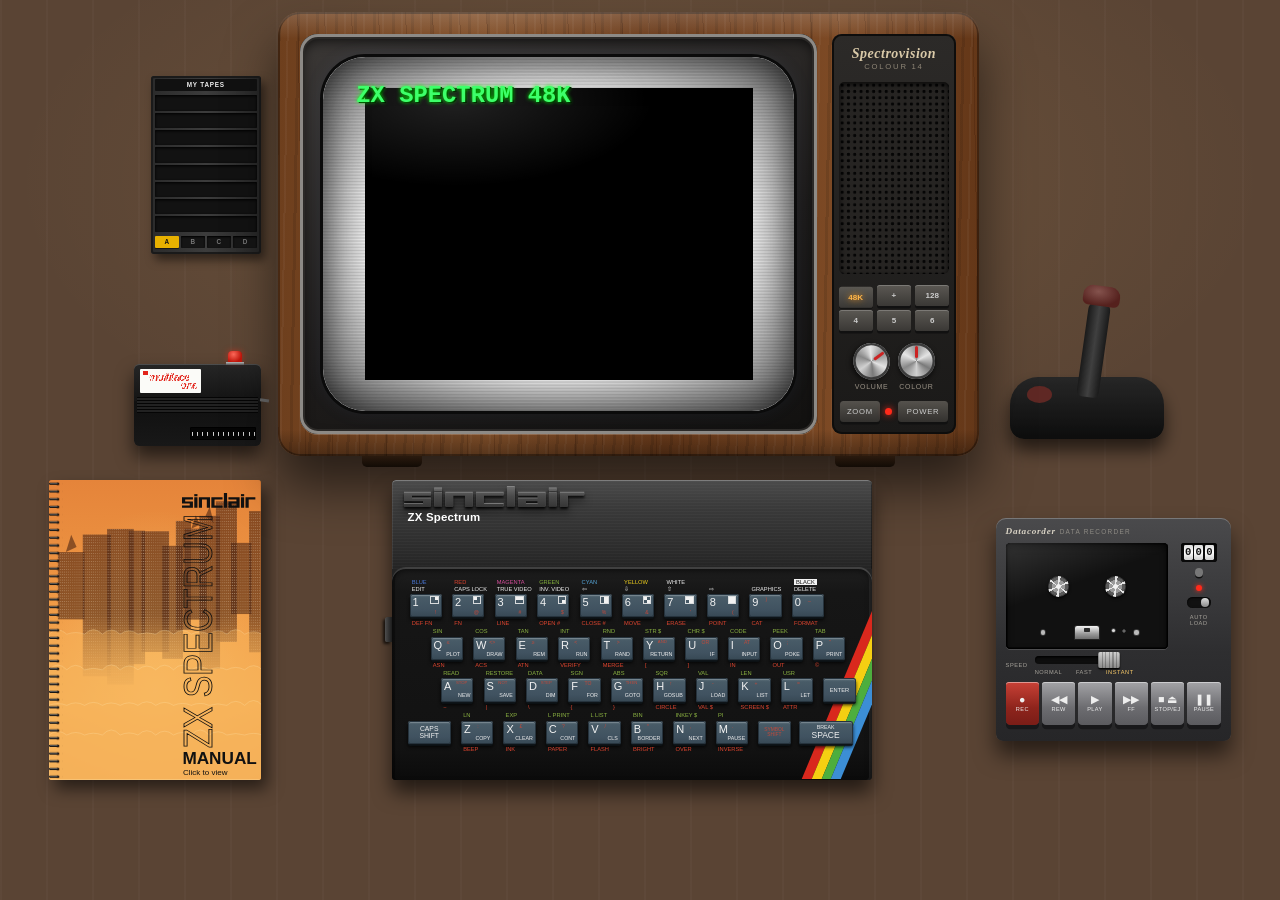
==== index.html @ 925f0743 "Libraries: leave out zips with no tape or snapshot in them A zip inside a library (a TOSEC pack zips" ====
<!doctype html>
<html lang="en">
<head>
<meta charset="utf-8">
<meta name="viewport" content="width=device-width, initial-scale=1">
<title>ZX Spectrum</title>
<meta name="description" content="Play the ZX Spectrum 48K, Spectrum+ and 128 in your browser, on an 80s desk with a TV, a Datacorder, a Multiface and a catalogue of thousands of games.">
<meta name="theme-color" content="#141414">
<link rel="manifest" href="manifest.webmanifest">
<link rel="icon" href="icons/icon.svg?v=2" type="image/svg+xml">
<link rel="icon" href="icons/icon-32.png?v=2" sizes="32x32" type="image/png">
<link rel="apple-touch-icon" href="icons/icon-180.png?v=2">
<!-- the card shown when the link is shared -->
<meta property="og:type" content="website">
<meta property="og:url" content="https://akisbelibassakis.github.io/zx-spectrum/">
<meta property="og:title" content="ZX Spectrum - back on the desk">
<meta property="og:description" content="Play the ZX Spectrum 48K, Spectrum+ and 128 in your browser, on an 80s desk with a TV, a Datacorder, a Multiface and a catalogue of thousands of games.">
<meta property="og:image" content="https://akisbelibassakis.github.io/zx-spectrum/icons/og.png">
<meta property="og:image:width" content="1200">
<meta property="og:image:height" content="630">
<meta name="twitter:card" content="summary_large_image">
<link rel="stylesheet" href="css/retro.css">
<link rel="stylesheet" href="css/room.css">
</head>
<body>
<div class="room">

  <!-- ===== gadgets: Multiface One, the manual, the joystick ===== -->
  <div class="gear">
    <div class="multiface">
      <button id="mfButton" class="mfred" aria-label="Multiface" data-tip="Multiface: freeze"></button>
      <div class="mflever"></div>
      <div class="sticker"><i></i><b>multiface</b><b class="one">one</b></div>
      <div class="mfgrooves"></div><div class="mfslot"></div>
    </div>
    <button id="manualBook" class="manualbook" aria-label="Emulator manual" data-tip="Emulator manual">
      <svg class="cover" viewBox="0 0 714 1011" preserveAspectRatio="none" aria-hidden="true">
        <defs>
          <linearGradient id="sky" x1="0" y1="0" x2="0" y2="1"><stop offset="0" stop-color="#e5843a"/><stop offset=".45" stop-color="#f09a45"/><stop offset=".75" stop-color="#f3a64e"/><stop offset="1" stop-color="#df7a2c"/></linearGradient>
          <linearGradient id="fade" x1="0" y1="0" x2="0" y2="1"><stop offset=".45" stop-color="#fff"/><stop offset=".72" stop-color="#fff" stop-opacity="0"/></linearGradient>
          <mask id="cityfade"><rect width="714" height="1011" fill="url(#fade)"/></mask>
          <pattern id="win" width="7" height="9" patternUnits="userSpaceOnUse"><rect x="2" y="3" width="2" height="2" fill="#fff6d8" fill-opacity=".6"/></pattern>
          <pattern id="coil" width="44" height="26" patternUnits="userSpaceOnUse"><circle cx="30" cy="13" r="5" fill="#3a1a08"/><rect x="0" y="9" width="34" height="7" rx="3.5" fill="#151515"/><rect x="3" y="10" width="26" height="2" rx="1" fill="#6a6a6a"/></pattern>
          <radialGradient id="glow" cx=".5" cy=".7" r=".6"><stop offset="0" stop-color="#ffd27a" stop-opacity=".55"/><stop offset="1" stop-color="#ffd27a" stop-opacity="0"/></radialGradient>
        </defs>
        <rect width="714" height="1011" fill="url(#sky)"/><rect width="714" height="1011" fill="url(#glow)"/>
        <g mask="url(#cityfade)"><g fill="#4b2412" fill-opacity=".6"><rect x="30" y="243" width="90" height="227"/><path d="M57 243 l18 -58 l18 41 z"/><rect x="114" y="184" width="95" height="478"/><rect x="196" y="165" width="90" height="525"/><rect x="269" y="171" width="55" height="450"/><rect x="312" y="173" width="93" height="407"/><rect x="382" y="222" width="70" height="381"/><rect x="428" y="138" width="51" height="367"/><rect x="457" y="164" width="75" height="307"/><path d="M480 164 l15 -44 l15 30 z"/><rect x="507" y="121" width="70" height="516"/><path d="M528 121 l14 -31 l14 56 z"/><rect x="563" y="72" width="71" height="474"/><rect x="614" y="212" width="69" height="240"/><rect x="675" y="105" width="77" height="476"/></g><g fill="url(#win)"><rect x="30" y="243" width="90" height="227"/><rect x="114" y="184" width="95" height="478"/><rect x="196" y="165" width="90" height="525"/><rect x="269" y="171" width="55" height="450"/><rect x="312" y="173" width="93" height="407"/><rect x="382" y="222" width="70" height="381"/><rect x="428" y="138" width="51" height="367"/><rect x="457" y="164" width="75" height="307"/><rect x="507" y="121" width="70" height="516"/><rect x="563" y="72" width="71" height="474"/><rect x="614" y="212" width="69" height="240"/><rect x="675" y="105" width="77" height="476"/></g></g>
        <path d="M0 520 q30 -29 60 0 q30 -11 60 0 q30 -31 60 0 q30 -29 60 0 q30 -23 60 0 q30 -10 60 0 q30 -27 60 0 q30 -25 60 0 q30 -16 60 0 q30 -24 60 0 q30 -31 60 0 q30 -17 60 0 q30 -31 60 0 V1011 H0 Z" fill="#f7b45c" fill-opacity="0.35" stroke="#fff3c8" stroke-opacity=".35" stroke-width="2"/><path d="M0 640 q30 -32 60 0 q30 -30 60 0 q30 -10 60 0 q30 -34 60 0 q30 -26 60 0 q30 -25 60 0 q30 -31 60 0 q30 -31 60 0 q30 -19 60 0 q30 -14 60 0 q30 -16 60 0 q30 -28 60 0 q30 -16 60 0 V1011 H0 Z" fill="#f7b45c" fill-opacity="0.45" stroke="#fff3c8" stroke-opacity=".35" stroke-width="2"/><path d="M0 760 q30 -12 60 0 q30 -17 60 0 q30 -20 60 0 q30 -16 60 0 q30 -17 60 0 q30 -24 60 0 q30 -20 60 0 q30 -13 60 0 q30 -13 60 0 q30 -10 60 0 q30 -27 60 0 q30 -33 60 0 q30 -30 60 0 V1011 H0 Z" fill="#f7b45c" fill-opacity="0.55" stroke="#fff3c8" stroke-opacity=".35" stroke-width="2"/><path d="M0 860 q30 -24 60 0 q30 -17 60 0 q30 -12 60 0 q30 -34 60 0 q30 -14 60 0 q30 -29 60 0 q30 -26 60 0 q30 -17 60 0 q30 -34 60 0 q30 -22 60 0 q30 -10 60 0 q30 -11 60 0 q30 -31 60 0 V1011 H0 Z" fill="#f7b45c" fill-opacity="0.6" stroke="#fff3c8" stroke-opacity=".35" stroke-width="2"/>
        <g transform="translate(450 44) scale(.9 .6)" fill="none" stroke="#111" stroke-width="12" stroke-linecap="square">
<path transform="translate(4.5 0)" d="M29,30 H0 V53 H29 V76 H0"/><path transform="translate(50.5 0)" d="M0,30 V76"/>
<path transform="translate(67.5 0)" d="M0,76 V30 H30 V76"/><path transform="translate(114.5 0)" d="M30,30 H0 V76 H30"/>
<path transform="translate(161.5 0)" d="M0,6 V76"/><path transform="translate(178.5 0)" d="M0,30 H30 V76 H0 V53 H30"/>
<path transform="translate(225.5 0)" d="M0,30 V76"/><path transform="translate(242.5 0)" d="M0,76 V30 H25"/>
<rect x="44.5" y="6" width="12" height="12" fill="#111" stroke="none"/><rect x="219.5" y="6" width="12" height="12" fill="#111" stroke="none"/></g>
        <rect x="0" y="6" width="44" height="1000" fill="url(#coil)"/>
        <text transform="translate(551 905) rotate(-90)" textLength="790" lengthAdjust="spacingAndGlyphs" font-family="Arial, Helvetica, sans-serif" font-size="140" fill="none" stroke="#111" stroke-width="3">ZX SPECTRUM</text>
        <text x="450" y="958" font-family="Arial, Helvetica, sans-serif" font-weight="bold" font-size="58" fill="#111">MANUAL</text>
        <text x="452" y="996" font-family="Arial, Helvetica, sans-serif" font-size="27" fill="#111">Click to view</text>
      </svg>
    </button>
    <div id="rack" class="rack">
      <button class="racklabel" data-tip="My tapes: load, remove, back up">MY TAPES</button>
      <div class="slots"></div>
      <div class="banks"></div>
    </div>
    <button id="joystick" class="joystick" aria-label="Joystick" aria-pressed="false" data-tip="Joystick: plug in">
      <span class="jbase"></span><span class="jstick"></span><span class="jfire"></span><span class="jfire2"></span><span class="jcable"></span><span class="jtype"></span>
    </button>
  </div>

  <!-- ===== 80s colour television ===== -->
  <div id="tv" class="tv">
    <div class="cabinet">
      <div class="bezel">
        <div id="crt" class="crt">
          <div class="picture">
            <canvas id="screen" title="Click to enable sound"></canvas>
            <canvas id="noise" width="160" height="120"></canvas>
            <canvas id="osdScreen" class="osdscreen"></canvas>
          </div>
          <div class="scanlines"></div>
          <div class="glass"></div>
          <div id="osd" class="osd"></div>
        </div>
      </div>
      <div class="panel">
        <div class="brand">Spectrovision<small>Colour 14</small></div>
        <div class="grille"></div>
        <div class="channels">
          <button class="chan" data-ch="1" data-tip="ZX Spectrum 48K">48K</button><button class="chan" data-ch="2" data-tip="ZX Spectrum+">+</button>
          <button class="chan" data-ch="3" data-tip="ZX Spectrum 128K">128</button><button class="chan" data-ch="4">4</button>
          <button class="chan" data-ch="5">5</button><button class="chan" data-ch="6">6</button>
        </div>
        <div class="knobs">
          <div class="knobwrap"><div id="knobVolume" class="knob" tabindex="0" role="slider" aria-label="Volume" title="Volume: drag or scroll"></div><span>VOLUME</span></div>
          <div class="knobwrap"><div id="knobColour" class="knob" tabindex="0" role="slider" aria-label="Colour" title="Colour: drag or scroll"></div><span>COLOUR</span></div>
        </div>
        <div class="power">
          <button id="btnZoom" class="tvbtn" data-tip="Full screen">ZOOM</button>
          <span id="powerLed" class="led"></span>
          <button id="btnPower" class="tvbtn" data-tip="Power">POWER</button>
        </div>
      </div>
    </div>
    <div class="feet"><span></span><span></span></div>
  </div>

  <!-- ===== the desk: Spectrum + cassette recorder ===== -->
  <div class="desk">
    <button id="btnReset" class="resetbtn" aria-label="Reset" data-tip="Reset"></button>
    <div id="spectrum48" class="spectrum">
      <div class="heatsink">
        <svg class="logo" viewBox="0 0 276 84" preserveAspectRatio="none" role="img" aria-label="sinclair">
          <defs><linearGradient id="logoFace" gradientUnits="userSpaceOnUse" x1="0" y1="0" x2="0" y2="84"><stop offset="0" stop-color="#6a6a6a"/><stop offset=".45" stop-color="#4a4a4a"/><stop offset="1" stop-color="#353535"/></linearGradient></defs>
          <g fill="none" stroke="url(#logoFace)" stroke-width="12" stroke-linecap="square" stroke-linejoin="miter">
            <path transform="translate(4.5 0)" d="M29,30 H0 V53 H29 V76 H0"/>
            <path transform="translate(50.5 0)" d="M0,30 V76"/>
            <path transform="translate(67.5 0)" d="M0,76 V30 H30 V76"/>
            <path transform="translate(114.5 0)" d="M30,30 H0 V76 H30"/>
            <path transform="translate(161.5 0)" d="M0,6 V76"/>
            <path transform="translate(178.5 0)" d="M0,30 H30 V76 H0 V53 H30"/>
            <path transform="translate(225.5 0)" d="M0,30 V76"/>
            <path transform="translate(242.5 0)" d="M0,76 V30 H25"/>
          </g>
          <g fill="url(#logoFace)"><rect x="44.5" y="6" width="12" height="12"/><rect x="219.5" y="6" width="12" height="12"/></g>
        </svg>
        <div class="model">ZX Spectrum</div>
      </div>
      <div class="kbd">
        <div class="rainbow"><i></i><i></i><i></i><i></i></div>
        <div id="keys" class="keys"></div>
      </div>
    </div>

    <!-- the Spectrum+ (1984) and the Spectrum 128 (1986 "toastrack", with the heatsink): same keyboard, two cases -->
    <div id="spectrumPlus" class="spectrumplus" hidden>
      <div class="vents"></div>
      <svg class="logoplus" viewBox="0 0 276 84" preserveAspectRatio="none" role="img" aria-label="sinclair">
        <g fill="none" stroke="currentColor" stroke-width="12" stroke-linecap="square" stroke-linejoin="miter">
          <path transform="translate(4.5 0)" d="M29,30 H0 V53 H29 V76 H0"/>
          <path transform="translate(50.5 0)" d="M0,30 V76"/>
          <path transform="translate(67.5 0)" d="M0,76 V30 H30 V76"/>
          <path transform="translate(114.5 0)" d="M30,30 H0 V76 H30"/>
          <path transform="translate(161.5 0)" d="M0,6 V76"/>
          <path transform="translate(178.5 0)" d="M0,30 H30 V76 H0 V53 H30"/>
          <path transform="translate(225.5 0)" d="M0,30 V76"/>
          <path transform="translate(242.5 0)" d="M0,76 V30 H25"/>
        </g>
        <g fill="currentColor"><rect x="44.5" y="6" width="12" height="12"/><rect x="219.5" y="6" width="12" height="12"/></g>
      </svg>
      <div class="modelplus">ZX Spectrum+</div>
      <div class="grooves"></div>
      <div class="keybed"></div>
      <div id="keysPlus" class="keysplus"></div>
      <div class="badge128"><span>128K</span><div class="stripes"><i></i><i></i><i></i><i></i></div></div>
      <div class="badgeplus"><div class="stripes"><i></i><i></i><i></i><i></i></div></div>
      <div class="ribs"></div>
    </div>

  </div>

  <!-- ===== Datacorder cassette recorder ===== -->
  <div class="recwrap">
  <div id="deck" class="recorder">
    <div class="rbrand">Datacorder<small>DATA RECORDER</small></div>
    <div id="door" class="door" data-tip="Tape contents">
      <div class="deckbed"><span class="spindle l"></span><span class="spindle r"></span><span class="guide l"></span><span class="head"></span><span class="capstan"></span><span class="roller"></span><span class="guide r"></span></div>
      <div class="cass">
        <div class="clabel"><b id="tapeState"></b></div>
        <div class="cwin"><span class="pack l"></span><span class="pack r"></span><span class="hub l"></span><span class="hub r"></span></div>
        <div class="cbottom"></div>
      </div>
    </div>
    <div class="rside">
      <div id="counter" class="counter"><i>0</i><i>0</i><i>0</i></div>
      <button id="counterReset" class="creset" aria-label="Counter reset" data-tip="Counter reset"></button>
      <button id="autoLoad" class="autoload" aria-pressed="true" data-tip="Auto load: start the tape by itself"><span class="aled"></span><span class="tog"></span></button>
      <span class="cap">AUTO<br>LOAD</span>
    </div>
    <div class="rspeed">
      <span class="cap">SPEED</span>
      <div id="speed" class="slide" data-tip="Normal / fast / instant loading"><div class="slot"><span class="sknob"></span></div>
        <div class="marks"><span data-pos="0">NORMAL</span><span data-pos="1">FAST</span><span data-pos="2">INSTANT</span></div></div>
    </div>
    <div class="pkeys">
      <button class="pk rec" id="btnRec" data-tip="Record: REC and PLAY">&#9679;<small>REC</small></button>
      <button class="pk" id="btnRewind" data-tip="Rewind">&#9664;&#9664;<small>REW</small></button>
      <button class="pk" id="btnPlay" data-tip="Play">&#9654;<small>PLAY</small></button>
      <button class="pk" id="btnFF" data-tip="Next block">&#9654;&#9654;<small>FF</small></button>
      <button class="pk" id="btnEject" data-tip="Stop / eject: open a tape or snapshot">&#9632; &#9167;<small>STOP/EJ</small></button>
      <button class="pk" id="btnTapePause" data-tip="Pause">&#10074;&#10074;<small>PAUSE</small></button>
    </div>
    <input type="file" id="fileInput" multiple accept=".rom,.tap,.tzx,.sna,.z80,.zxtapes" hidden>
    <input type="file" id="libInput" hidden>
    <input type="file" id="backupInput" accept=".zxtapes" hidden>
  </div>
    <ol id="tapeBlocks" class="card" hidden></ol>
  </div>

  <section id="romNote" class="note" hidden>
    <h2>ROM needed</h2>
    The emulator needs the original ROM: <code>48.rom</code> (16,384 bytes) for the 48K,
    <code>128.rom</code> (32,768 bytes) for the 128K. Drop it here, or press EJECT on the recorder to open it; it is remembered in this browser.
  </section>

  <!-- ===== the manual ===== -->
  <dialog id="manual" class="book">
    <div class="tabs">
      <button data-ch="using" style="--c:#d9281d">1<span> Using</span></button><button data-ch="desk" style="--c:#f5cf12;color:#111">2<span> The desk</span></button>
      <button data-ch="keys" style="--c:#4dae3e">3<span> Keyboard</span></button><button data-ch="settings" style="--c:#3c8ed5">4<span> Settings</span></button>
      <button data-ch="about" style="--c:#2b2b2b">5<span> About</span></button>
    </div>
    <button class="bclose" aria-label="Close">&#10005;</button>
    <div class="pages">
      <article class="page blank" aria-hidden="true"></article>
      <article class="page contents" id="ch-contents">
        <h1>Contents</h1>
        <ol class="toc">
          <li><button data-ch="using"><span>1. Using the emulator</span><i></i><b>2</b></button></li>
          <li><button data-ch="desk"><span>2. The desk</span><i></i><b>3</b></button></li>
          <li><button data-ch="keys"><span>3. The keyboard</span><i></i><b>4</b></button></li>
          <li><button data-ch="settings"><span>4. Settings</span><i></i><b>5</b></button></li>
          <li><button data-ch="about"><span>5. About</span><i></i><b>6</b></button></li>
        </ol>
        <p class="tocnote">Click a chapter, a coloured tab or the turned-up page corners; the arrow keys turn the pages and F1 closes the manual.</p>
        <div class="pn">1</div>
      </article>
      <article class="page" id="ch-using">
        <div class="stripes"><i></i><i></i><i></i><i></i></div>
        <h1>1. Using the emulator</h1>
        <p>This booklet is for anyone who has never used a ZX Spectrum, and for those who used one long ago and have forgotten how. Everything on the desk works: the computer, the television, the recorder and the gadgets around them.</p>
        <ol>
          <li><b>1</b>The computer. Choose it with the television's channel buttons: <b>48K</b>, <b>+</b> or <b>128</b>. Changing channel resets it.</li>
          <li><b>2</b>A tape. Press <b>STOP/EJ</b> on the recorder and pick a <b>.tap</b> or <b>.tzx</b> tape, a <b>.z80</b> or <b>.sna</b> snapshot, or a ROM. You can also drop files anywhere on the page, or find a game in the <b>software catalogue</b> (F2, an empty place on the rack, or the empty cassette window). Every tape you load goes onto your <b>cassette rack</b>, so you can play it again later, even offline.</li>
          <li><b>3</b>The recorder. With <b>AUTO LOAD</b> on, the tape starts by itself. Otherwise type the load command and press <b>PLAY</b>.</li>
        </ol>
        <h2>Loading a program by hand</h2>
        <p>On the 48K and the Spectrum+, type</p>
        <div class="fig">LOAD ""<br>(J, then SYMBOL SHIFT + P twice, then ENTER)</div>
        <p>and press PLAY. The border flashes while the program loads. On the 128, choose <b>Tape Loader</b> from the menu instead.</p>
        <p>Click the cassette to see what is on the tape; click a line to wind the tape to it.</p>
        <h2>If something goes wrong</h2>
        <p>Press the reset button on the side of the computer. The Multiface's red button stops a game so that you can save it and come back later.</p>
        <div class="pn">2</div>
      </article>
      <article class="page" id="ch-desk">
        <h1>2. The desk</h1>
        <p>Everything you need is on the desk. The screen is laid out thus:</p>
        <svg class="figure" viewBox="0 0 460 330" role="img" aria-label="The desk: cassette rack, Multiface One, television, joystick, manual, ZX Spectrum and Datacorder">
          <g fill="none" stroke="#111" stroke-width="1.6" stroke-linejoin="round">
            <rect x="16" y="22" width="52" height="58" rx="2"/><path d="M20 30 h44 M20 38 h44 M20 46 h44 M20 54 h44 M20 62 h44 M20 70 h44"/><path d="M24 26 v50" stroke-width="4"/>
            <rect x="12" y="104" width="62" height="40" rx="3"/><rect x="18" y="109" width="26" height="11"/><circle cx="60" cy="100" r="4" fill="#d9281d"/>
            <rect x="96" y="8" width="248" height="164" rx="12"/><rect x="108" y="20" width="168" height="140" rx="16"/>
            <rect x="286" y="20" width="48" height="140" rx="4"/>
            <rect x="292" y="94" width="11" height="7"/><rect x="305" y="94" width="11" height="7"/><rect x="318" y="94" width="11" height="7"/>
            <circle cx="298" cy="122" r="5"/><circle cx="321" cy="122" r="5"/><rect x="291" y="140" width="15" height="8"/><rect x="314" y="140" width="15" height="8"/>
            <path d="M372 150 h44 v-12 q-22 -10 -44 0 z"/><path d="M392 140 l4 -42"/><ellipse cx="396" cy="96" rx="7" ry="4" fill="#d9281d"/>
            <rect x="14" y="196" width="58" height="80" rx="2" transform="rotate(-6 43 236)"/>
            <rect x="96" y="186" width="248" height="128" rx="4"/><rect x="96" y="186" width="248" height="34"/>
            <path d="M108 232 h224 M108 252 h224 M108 272 h224 M108 292 h224" stroke-dasharray="14 5"/>
            <rect x="88" y="240" width="8" height="18"/>
            <rect x="364" y="206" width="88" height="86" rx="5"/><rect x="372" y="214" width="56" height="38" rx="2"/>
            <circle cx="388" cy="233" r="6"/><circle cx="412" cy="233" r="6"/>
            <path d="M372 262 h72 M372 276 h72" stroke-dasharray="10 2"/>
          </g>
          <g font-family="Arial, sans-serif" font-size="11" font-weight="bold" fill="#111" text-anchor="middle">
            <circle cx="43" cy="160" r="9" fill="#111"/><text x="43" y="164" fill="#fff">1</text>
            <circle cx="192" cy="90" r="11" fill="#111"/><text x="192" y="94" fill="#fff">2</text>
            <circle cx="310" cy="72" r="9" fill="#111"/><text x="310" y="76" fill="#fff">3</text>
            <circle cx="396" cy="166" r="9" fill="#111"/><text x="396" y="170" fill="#fff">4</text>
            <circle cx="43" cy="292" r="9" fill="#111"/><text x="43" y="296" fill="#fff">5</text>
            <circle cx="220" cy="203" r="9" fill="#111"/><text x="220" y="207" fill="#fff">6</text>
            <circle cx="80" cy="249" r="9" fill="#111"/><text x="80" y="253" fill="#fff">7</text>
            <circle cx="408" cy="306" r="9" fill="#111"/><text x="408" y="310" fill="#fff">8</text>
            <circle cx="80" cy="34" r="9" fill="#111"/><text x="80" y="38" fill="#fff">9</text>
          </g>
        </svg>
        <ol class="parts">
          <li><b>1</b><b>Multiface One.</b> The red button freezes the game and shows its menu on the screen.</li>
          <li><b>2</b><b>Television.</b> Double-click the picture for full screen.</li>
          <li><b>3</b><b>Channel buttons</b> 48K, + and 128 choose the computer; VOLUME, COLOUR, ZOOM and POWER.</li>
          <li><b>4</b><b>Joystick.</b> Click it to plug it in.</li>
          <li><b>5</b><b>This manual.</b></li>
          <li><b>6</b><b>ZX Spectrum.</b> Type on your PC keyboard or click the keys.</li>
          <li><b>7</b><b>Reset button</b> on the side of the computer.</li>
          <li><b>8</b><b>Datacorder.</b> STOP/EJ opens a tape; click the cassette to see what is on it. With no tape in, the cassette window opens the catalogue.</li>
          <li><b>9</b><b>Cassette rack.</b> Your tapes: click one to load it, an empty place to find a game, MY TAPES for the list, A to D for the other banks.</li>
        </ol>
        <p>Rest the mouse on any of them to see its name. On a phone they are arranged to fit the screen.</p>
        <div class="pn">3</div>
      </article>
      <article class="page" id="ch-keys">
        <h1>3. The keyboard</h1>
        <p>Each Spectrum key does several jobs, printed on and around it. On your PC keyboard the letters, numbers and ENTER work as you would expect; the others are:</p>
        <table>
          <tr><td><kbd>Left Shift</kbd></td><td><span class="skey">CAPS SHIFT</span></td></tr>
          <tr><td><kbd>Right Shift</kbd> <kbd>Ctrl</kbd></td><td><span class="skey">SYMBOL SHIFT</span></td></tr>
          <tr><td><kbd>Backspace</kbd></td><td>DELETE (CAPS SHIFT + 0)</td></tr>
          <tr><td><kbd>Esc</kbd></td><td>BREAK (CAPS SHIFT + SPACE)</td></tr>
          <tr><td><kbd>Tab</kbd></td><td>Extended mode (CAPS + SYMBOL)</td></tr>
          <tr><td><kbd>&larr;</kbd> <kbd>&uarr;</kbd> <kbd>&rarr;</kbd> <kbd>&darr;</kbd></td><td>Cursor keys, or the joystick when it is plugged in (<kbd>Left Alt</kbd> = fire)</td></tr>
          <tr><td><kbd>,</kbd> <kbd>.</kbd> <kbd>;</kbd> <kbd>'</kbd> <kbd>-</kbd> <kbd>=</kbd> <kbd>/</kbd></td><td>SYMBOL SHIFT + N M O P J L V</td></tr>
        </table>
        <p>You can also click or tap the keys on the screen. A click on CAPS SHIFT or SYMBOL SHIFT holds it down for the next key. The Spectrum+ and 128 keys such as DELETE, EDIT, the arrows and ; " , . press the two keys they stand for.</p>
        <h2>Emulator shortcuts</h2>
        <p>The function keys, which the Spectrum never had, work the desk:</p>
        <table class="keys2">
          <tr><td><kbd>F1</kbd></td><td>The manual</td></tr>
          <tr><td><kbd>F2</kbd></td><td>Software catalogue</td></tr>
          <tr><td><kbd>F3</kbd></td><td>Open a tape, snapshot or ROM</td></tr>
          <tr><td><kbd>F4</kbd></td><td>Multiface menu</td></tr>
          <tr><td><kbd>F5</kbd></td><td>Tape REC (record) / STOP</td></tr>
          <tr><td><kbd>F6</kbd></td><td>Tape PLAY / STOP</td></tr>
          <tr><td><kbd>F7</kbd></td><td>Rewind the tape</td></tr>
          <tr><td><kbd>F8</kbd></td><td>Reset the computer</td></tr>
          <tr><td><kbd>F9</kbd></td><td>Tape SPEED: normal, fast, instant</td></tr>
          <tr><td><kbd>F10</kbd></td><td>Joystick: Kempston, Sinclair, Cursor, unplugged</td></tr>
          <tr><td><kbd>F11</kbd></td><td>Full screen</td></tr>
          <tr><td><kbd>Pause</kbd></td><td>Pause (the TV&#39;s POWER)</td></tr>
        </table>
        <p>Volume and picture: the first keys are on every keyboard, the second on the number pad.</p>
        <table class="keys2 tv">
          <tr><td><kbd>PgUp</kbd>&nbsp;<kbd>PgDn</kbd></td><td><kbd>Num +</kbd>&nbsp;<kbd>Num -</kbd></td><td>Volume up / down</td></tr>
          <tr><td><kbd>Home</kbd></td><td><kbd>Num *</kbd></td><td>Sound off / on</td></tr>
          <tr><td><kbd>End</kbd></td><td><kbd>Num /</kbd></td><td>Colour, black &amp; white, green screen</td></tr>
        </table>
        <div class="pn">4</div>
      </article>
      <article class="page" id="ch-settings">
        <h1>4. Settings</h1>
        <table>
          <tr><td>SPEED switch</td><td><b>NORMAL</b>: real tape speed, with the border stripes and the loading sound. <b>FAST</b>: the computer runs flat out while the tape plays. <b>INSTANT</b>: programs go straight into memory; games with a loader of their own (turbo, Speedlock and the like) run flat out with the picture still, so they load in seconds too.</td></tr>
          <tr><td>AUTO LOAD</td><td>Putting in a tape resets the computer and starts loading it (LOAD "" on the 48K and Spectrum+, Tape Loader on the 128). On the 128, a game made only for the 48K loads in 48 BASIC, as many of them need. A tape with a 48K and a 128K version starts at the one for your model.</td></tr>
          <tr><td>Tape parts and multi-load</td><td>Some tapes come in parts: two sides, a tape of levels, or the 48K and 128K versions. They go into the recorder as one tape, which stops between its parts. Click the cassette window to see the parts and their blocks; click one to wind the tape there. The tape starts by itself when a game listens for it, and stops at the end of a block when the game has what it wants, so a game that loads its levels one by one finds the next one waiting. If the tape runs out while a game still waits, the screen offers to rewind it, wind it to a part, or put in another tape. STOP keeps the tape still until you press PLAY.</td></tr>
          <tr><td>Counter</td><td>Shows how far the tape has played; the small button sets it to 000.</td></tr>
          <tr><td>Multiface</td><td>The red button freezes the game and shows its menu on the screen: SAVE downloads a snapshot, LOAD opens one, TURBO runs as fast as possible, RESET restarts, RETURN carries on. Choose with the arrows and ENTER, or press S, L, T, X or R; BREAK returns to the game.</td></tr>
          <tr><td>Software catalogue</td><td>Type a title and press ENTER: ZXDB, the database of everything made for the Spectrum, and your own libraries are searched together. Move with the arrows (or CAPS SHIFT + 5 to 8), press ENTER to load, DELETE to go back. BREAK goes back to the first page, and on the first page it leaves the catalogue; deleting the whole title also brings back the first page. The line under the title bar says where you are. Titles in red cannot be loaded: their makers do not allow it, or they are newer than the archive. A green star marks a title you have: ENTER loads your file. You can also click a line. While a game downloads, the screen counts the seconds until the archive answers, then shows how much has arrived; BREAK cancels, and if the archive does not answer, ENTER tries again.</td></tr>
          <tr><td>Your libraries</td><td>On the catalogue's first page press DOWN (or click) to reach <b>YOUR LIBRARIES</b>, then UP and DOWN to move (the line above the keys always says what the arrows and letters do): <b>F</b> adds a folder of games (on a PC), <b>Z</b> a zip (on any device), <b>O</b> opens one file. Only the list of games is kept, so a library can be as big as you like; the games stay in your folder or zip and are read when you load one. Searches look in your libraries too, and your file is preferred to the archive's; games ZXDB does not know are shown in green. A TOSEC-style collection keeps many dumps of each game: they show as one line per game, without bad dumps (and without cracked, trained or hacked versions or demos when there is a clean one); with several good versions, ENTER lists them best first: verified [!], the original, then alternates [a]. A zip inside a library that holds no tape or snapshot (a disk image, say) is left out: each is checked the first time it would be shown, while the library is connected, and remembered. ENTER on a library lists its games: type to narrow the list. DELETE twice removes a library from the list (your files are not touched). Add a library once on each device. The browser forgets your files between visits, so a library then shows as not connected: <b>R</b> (Reconnect to my library) asks for it again; Chrome and Edge on a PC ask for permission, other browsers ask you to pick the zip or folder once more. Loading a game from a library that is not connected offers R, or the archive's copy if there is one.</td></tr>
          <tr><td>Saving</td><td>As in 1982: press <b>REC</b> on the recorder (REC and PLAY go down together; F5 on a PC), then let the program or game SAVE. It records onto a tape of your own on the rack: <i>&lt;game&gt; saves</i>, or <i>My programs</i> after a reset, for what you write in BASIC. If you forget REC, the screen asks. To load it back, LOAD "" (or the game's load option): when the recorder has nothing to load, the screen lets you pick a tape from the rack, or rewind this one. STOP ends the recording.</td></tr>
          <tr><td>My tapes</td><td>The rack keeps 32 tapes on this device, in four banks of 8 (A to D: the buttons under the rack), and they work offline: games from the catalogue, files you open and Multiface saves go onto it, in the bank on show while it has room. When all are full the screen asks which tape makes room. Click <b>MY TAPES</b> on the rack for the list: LEFT and RIGHT (or A to D) change the bank, ENTER loads, DELETE twice removes, O opens a file of your own, S saves a backup file of the whole rack and L loads one, on this or another device.</td></tr>
          <tr><td>Joystick</td><td>Click it to plug it in; each click changes the kind, shown on its base: <b>Kempston</b> (most games), <b>Sinclair</b> (Interface 2: keys 6 to 0), <b>Cursor</b> (Protek/AGF: keys 5 to 8, fire 0), then unplugged. Choose the one the game's menu offers. The arrow keys and Left Alt work it. On a phone or tablet a stick appears under your left thumb and a FIRE button under your right. A real joystick or gamepad (USB or Bluetooth) works too: press one of its buttons so the browser sees it; the touch stick then goes away, and its d-pad or stick and main buttons work the kind chosen here.</td></tr>
          <tr><td>Television</td><td><b>ZOOM</b> (or a double-click on the picture) fills the screen; POWER pauses everything. <b>Volume:</b> drag the VOLUME knob, or roll the mouse wheel anywhere over the TV; click the word VOLUME to turn the sound off and on. <b>Colour:</b> drag the COLOUR knob or hold Shift with the wheel; click the word COLOUR for black and white or a green-screen monitor. The TV remembers its settings, so if you left it silent it stays silent.</td></tr>
        </table>
        <div class="pn">5</div>
      </article>
      <article class="page" id="ch-about">
        <h1>5. About</h1>
        <p>An emulator of the Sinclair ZX Spectrum 48K (1982), Spectrum+ (1984) and Spectrum 128 (1986), written in plain JavaScript. It runs in the browser, with nothing to install.</p>
        <p>The Spectrum ROMs are copyright Amstrad, who allow them to be distributed for use with emulators.</p>
        <p>This is a fan project. It is not made, endorsed or supported by Sky, Sinclair Research or Amstrad; ZX Spectrum and Sinclair are trademarks of their owners. Search words typed into the catalogue go to ZXInfo; nothing else leaves your computer.</p>
        <p>The software catalogue searches ZXDB through the ZXInfo service and loads the games from the World of Spectrum archive kept at archive.org. Only titles whose makers allow it can be downloaded.</p>
        <p>Source code: github.com/akisbelibassakis/zx-spectrum</p>
        <h2>A note from the author</h2>
        <p class="memoir">I was a teenager in the 1980s when a ZX Spectrum came into my life. Rubber keys, the family television, long hours typing in program listings from magazines, line by line, hunting for the one mistyped character, and long minutes of screeching tape, waiting to see whether this time the game would load. Those evenings taught me what a computer could be, and a little of who I would become.</p>
        <p class="memoir">This emulator is my way of switching it on once more. I hope it brings back a few memories for you too.</p>
        <p class="sign">Akis Belibassakis</p>
        <div class="pn">6</div>
      </article>
      <article class="page blank" aria-hidden="true"></article>
    </div>
    <button class="turn prev" aria-label="Previous page"></button><button class="turn next" aria-label="Next page"></button>
  </dialog>
  <div id="dymo" class="dymo" hidden></div>
</div>
<!-- on touch screens, with the joystick plugged in: a stick under the left thumb, FIRE under the right -->
<div id="touchJoy" hidden><div class="tjstick"><div class="tjknob"></div></div><button class="tjfire" aria-label="Fire">FIRE</button><button class="tjoff">JOYSTICK OFF</button></div>
<script src="js/textfix.js"></script>
<script src="js/z80.js"></script>
<script src="js/tape.js"></script>
<script src="js/ay.js"></script>
<script src="js/spectrum.js"></script>
<script src="js/rom48.js"></script>
<script src="js/rom128.js"></script>
<script src="js/main.js"></script>
<script src="js/retro.js"></script>
<script src="js/screenmenu.js"></script>
<script src="js/catalogue.js"></script>
<script src="js/library.js"></script>
<script src="js/tapes.js"></script>
</body>
</html>
---- css/retro.css ----
/* 80s living room: wood-cabinet colour TV and a rubber-key ZX Spectrum 48K */
:root {
  /* the height you can actually see: on phones 100vh also counts the area behind the browser's bars, svh does not */
  --vh100: 100vh;
  --vhreal: 100vh; /* the real visible height, never multiplied (the manual) */
  --vw100: 100vw; /* both are multiplied when the desk is drawn larger (textfix.js) */
  --wall: #5a4434;
  --text: #e9e2d6;
  --muted: #a99f92;
  --accent: #f0b23c;
  --error: #ff8a78;
  /* everything is sized from --W so the TV, keyboard and tape deck fit the window height */
  /* TV height = .65W, keyboard height = .58W * .625; the rest is margins and the control strip */
  --W: min(calc(1100px * var(--k, 1)), calc(var(--vw100) - 32px), calc((var(--vh100) - 116px) / 1.0125));
  --tvw: var(--W);
}
* { box-sizing: border-box; }
html { background: var(--wall); -webkit-text-size-adjust: 100%; text-size-adjust: 100%; } /* no "font boosting" in phone and in-app browsers: our labels are sized to fit their keys */
body {
  margin: 0; color: var(--text); font: 14px Tahoma, Verdana, sans-serif;
  background:
    radial-gradient(ellipse 70% 50% at 50% 20%, rgba(255, 200, 120, .12), transparent 70%),
    repeating-linear-gradient(90deg, rgba(255,255,255,.025) 0 2px, transparent 2px 46px),
    var(--wall);
  min-height: 100vh;
}
body.drag::after {
  content: 'Drop ROM, TAP, TZX, SNA or Z80 files'; position: fixed; inset: 0; display: grid; place-items: center;
  background: rgba(0,0,0,.75); font: 28px Georgia, serif; color: var(--accent); border: 4px dashed var(--accent); z-index: 10;
}
.room { width: var(--W); margin: 0 auto; padding: 12px 0 16px; }
button { font-family: Tahoma, sans-serif; cursor: pointer; }

@supports (height: 100svh) { :root { --vh100: 100svh; --vhreal: 100svh; } }

/* ================= TV ================= */
.tv { position: relative; width: var(--tvw); margin: 0 auto; }
.cabinet {
  display: flex; gap: 2.2%; padding: 3.2%;
  border-radius: 22px;
  background:
    linear-gradient(180deg, rgba(255,255,255,.18), transparent 6%, transparent 94%, rgba(0,0,0,.35)),
    repeating-linear-gradient(91deg, rgba(0,0,0,.10) 0 3px, transparent 3px 9px, rgba(255,255,255,.04) 9px 11px, transparent 11px 19px),
    repeating-linear-gradient(89deg, rgba(60,25,5,.25) 0 1px, transparent 1px 27px),
    linear-gradient(90deg, #6e3f1d, #82502a 30%, #6a3b1b 55%, #7d4a25 80%, #643718);
  box-shadow: 0 30px 50px rgba(0,0,0,.55), inset 0 0 0 2px rgba(0,0,0,.35), inset 0 2px 0 rgba(255,255,255,.15);
}
.bezel {
  flex: 1 1 auto; padding: 3.5%; border-radius: 18px;
  background: linear-gradient(160deg, #3b3836, #1d1b1a 60%, #121110);
  box-shadow: inset 0 0 0 3px #8d8a86, inset 0 0 0 5px #2b2927, inset 0 6px 14px rgba(0,0,0,.8), 0 1px 0 rgba(255,255,255,.2);
}
.crt {
  position: relative; aspect-ratio: 4 / 3; overflow: hidden; background: #050505;
  border-radius: 9% / 12%;
  box-shadow: 0 0 0 3px #0b0b0b, 0 0 22px rgba(120,170,255,.08);
}
.crt:fullscreen { border-radius: 0; background: #000; }
/* full screen: the picture keeps its 4:3 shape, centred with black around it (no stretching, above all on a phone held upright) */
.crt:fullscreen .picture, .crt:fullscreen .scanlines, .crt:fullscreen .glass {
  inset: auto; left: 50%; top: 50%; width: min(100vw, 133.333vh); height: min(75vw, 100vh); translate: -50% -50%;
}
.picture { position: absolute; inset: -1.5%; transform-origin: center; }
.picture canvas {
  position: absolute; inset: 0; width: 100%; height: 100%; display: block;
  image-rendering: pixelated; image-rendering: crisp-edges; cursor: pointer;
}
#screen { filter: saturate(1.15) contrast(1.08) brightness(1.06); }
#noise { display: none; image-rendering: auto; filter: contrast(1.4); }
.tv.static #noise { display: block; }
.tv.static #screen { visibility: hidden; }
.scanlines, .glass { position: absolute; inset: 0; pointer-events: none; border-radius: inherit; }
.scanlines {
  background: linear-gradient(rgba(0,0,0,0) 55%, rgba(0,0,0,.30));
  background-size: 100% calc(100% / 240);
  mix-blend-mode: multiply;
}
.glass {
  background:
    radial-gradient(ellipse 60% 35% at 28% 12%, rgba(255,255,255,.13), transparent 70%),
    radial-gradient(ellipse at center, transparent 58%, rgba(0,0,0,.6) 100%);
  box-shadow: inset 0 0 40px rgba(0,0,0,.75);
}
/* power on / off */
.tv.off .picture { animation: tv-off .45s ease-in forwards; }
.tv.warming .picture { animation: tv-on .7s ease-out; }
.tv.off .crt::after {
  content: ''; position: absolute; left: 50%; top: 50%; width: 6px; height: 6px; margin: -3px;
  border-radius: 50%; background: #fff; box-shadow: 0 0 12px 4px rgba(200,220,255,.8);
  animation: dot-fade 1.4s .4s ease-out forwards; opacity: 0;
}
@keyframes tv-off {
  0% { transform: scale(1, 1); filter: brightness(1); }
  55% { transform: scale(1, .006); filter: brightness(4); }
  100% { transform: scale(0, .006); filter: brightness(6); opacity: 0; }
}
@keyframes tv-on {
  0% { transform: scale(0, .006); filter: brightness(6); }
  35% { transform: scale(1, .006); filter: brightness(4); }
  100% { transform: scale(1, 1); filter: brightness(1); }
}
@keyframes dot-fade { 0% { opacity: 1; } 100% { opacity: 0; } }

/* control panel: sized in cqw (percent of the TV width) so the set keeps its shape at any size */
.tv { container-type: inline-size; }
.panel {
  flex: 0 0 19%; display: flex; flex-direction: column; align-items: center; gap: 1.6cqw;
  padding: 1.6cqw 1cqw; border-radius: 1.4cqw;
  background: linear-gradient(180deg, #2c2a28, #1a1918);
  box-shadow: inset 0 0 0 2px #0e0d0c, inset 0 2px 0 rgba(255,255,255,.08);
}
.brand { font: italic bold 2cqw Georgia, serif; color: #d9c9a8; text-align: center; letter-spacing: .5px; }
.brand small { display: block; font: 1.1cqw Tahoma, sans-serif; letter-spacing: .25cqw; color: #8e8576; text-transform: uppercase; }
.grille {
  width: 100%; flex: 1 1 0; min-height: 0; border-radius: .7cqw;
  background: radial-gradient(circle, #050505 .2cqw, transparent .27cqw) 0 0 / .9cqw .9cqw, #262422;
  box-shadow: inset 0 2px 6px rgba(0,0,0,.8);
}
.channels { display: grid; grid-template-columns: repeat(3, 1fr); gap: .6cqw; width: 100%; }
.chan {
  height: 3cqw; padding: 0; border: 0; border-radius: .4cqw; color: #ccc; font-size: 1.4cqw;
  background: linear-gradient(#5b5853, #3a3835); box-shadow: 0 .35cqw 0 #111, inset 0 1px 0 rgba(255,255,255,.2);
}
.chan.on { transform: translateY(.25cqw); box-shadow: 0 1px 0 #111; color: #ffb648; text-shadow: 0 0 6px #ff9a1e; }
.knobs { display: flex; gap: 1.2cqw; justify-content: center; }
.knobwrap { display: flex; flex-direction: column; align-items: center; gap: .5cqw; font-size: 1cqw; color: #9b9387; letter-spacing: .1cqw; }
.knob {
  --angle: 0deg; width: 5.2cqw; aspect-ratio: 1; border-radius: 50%; position: relative; cursor: ns-resize; touch-action: none;
  background: conic-gradient(from 0deg, #8f8f8f, #e3e3e3, #7a7a7a, #d0d0d0, #888, #e6e6e6, #8f8f8f);
  box-shadow: 0 .35cqw .7cqw rgba(0,0,0,.6), inset 0 0 0 .35cqw #3b3b3b;
  transform: rotate(var(--angle));
}
.knob::after { content: ''; position: absolute; left: 50%; top: 10%; width: 7%; height: 32%; margin-left: -3.5%; border-radius: 2px; background: #c22; }
.knob:focus-visible { outline: 2px solid var(--accent); outline-offset: 3px; }
.power { display: flex; align-items: center; gap: 1cqw; }
.led { width: 1cqw; height: 1cqw; border-radius: 50%; background: #3a0d0d; box-shadow: inset 0 1px 2px #000; }
.led.lit { background: #ff2a1a; box-shadow: 0 0 1cqw #ff2a1a; }
#btnPower {
  font-size: 1.1cqw; letter-spacing: .1cqw; color: #ccc; padding: .9cqw 1.25cqw; border: 0; border-radius: .5cqw;
  background: linear-gradient(#55524d, #33312e); box-shadow: 0 .35cqw 0 #111;
}
#btnPower:active { transform: translateY(.25cqw); box-shadow: 0 1px 0 #111; }
.feet { display: flex; justify-content: space-between; padding: 0 12%; }
.feet span { width: 8.5cqw; height: 1.6cqw; background: linear-gradient(#2a1a0e, #120b05); border-radius: 0 0 .7cqw .7cqw; }

/* ================= desk ================= */
.desk { --p: calc(var(--W) * .58 / 11.3); display: flex; gap: 14px; width: calc(var(--W) * .88); margin: 14px auto 0; align-items: stretch; justify-content: center; }

/* ----- ZX Spectrum 48K (proportions taken from the real machine; --p = one key pitch) ----- */
.spectrum {
  flex: 0 0 auto; position: relative; width: calc(var(--p) * 11.3);
  border-radius: calc(var(--p) * .1);
  background: #232323;
  box-shadow: 0 calc(var(--p) * .3) calc(var(--p) * .45) rgba(0,0,0,.6);
  font-family: Arial, Helvetica, sans-serif;
}
.heatsink {
  position: relative; height: calc(var(--p) * 2.1);
  border-radius: calc(var(--p) * .1) calc(var(--p) * .1) 0 0;
  background:
    repeating-linear-gradient(0deg, rgba(255,255,255,.022) 0 1px, transparent 1px 3px),
    linear-gradient(180deg, #4b4b4b 0%, #3a3a3a 30%, #2d2d2d 75%, #242424 100%);
  box-shadow: inset 0 1px 0 rgba(255,255,255,.28), inset 1px 0 0 rgba(255,255,255,.08), inset -1px 0 0 rgba(0,0,0,.4);
}
.logo { /* raised from the metal: lit top edge, shadow below */
  position: absolute; left: calc(var(--p) * .32); top: calc(var(--p) * .16);
  width: calc(var(--p) * 4.26); height: calc(var(--p) * .48); overflow: visible;
  filter: drop-shadow(0 -1px 0 rgba(255,255,255,.35)) drop-shadow(0 2px 1px rgba(0,0,0,.85)) drop-shadow(0 4px 4px rgba(0,0,0,.45));
}
.model {
  position: absolute; left: calc(var(--p) * .37); top: calc(var(--p) * .74);
  font: bold calc(var(--p) * .27) Arial, Helvetica, sans-serif; color: #fff; letter-spacing: .2px;
}
.kbd {
  position: relative; height: calc(var(--p) * 5); overflow: hidden;
  margin-top: calc(var(--p) * -.04);
  border-radius: calc(var(--p) * .32) calc(var(--p) * .32) calc(var(--p) * .08) calc(var(--p) * .08);
  background: linear-gradient(180deg, #1f1f1f, #161616 12%, #121212 85%, #0b0b0b);
  box-shadow: inset 0 2px 0 rgba(255,255,255,.2), inset 0 calc(var(--p) * .1) calc(var(--p) * .15) rgba(0,0,0,.55),
    inset -3px 0 0 rgba(255,255,255,.07), inset 3px 0 0 rgba(0,0,0,.3);
}
.rainbow {
  position: absolute; left: calc(var(--p) * 10.7); top: 0; height: 100%;
  display: flex; transform: skewX(-22.7deg); pointer-events: none;
}
.rainbow i { width: calc(var(--p) * .23); }
.rainbow i:nth-child(1) { background: #d9281d; }
.rainbow i:nth-child(2) { background: #f5cf12; }
.rainbow i:nth-child(3) { background: #4dae3e; }
.rainbow i:nth-child(4) { background: #3c8ed5; }

.keys { position: absolute; inset: 0; z-index: 1; }
.kcell {
  position: absolute; left: calc(var(--x) * var(--p)); top: calc(var(--y) * var(--p));
  width: calc(var(--w) * var(--p)); height: calc(var(--p) * .55);
}
.above, .below {
  position: absolute; left: calc(var(--p) * .05); white-space: nowrap; pointer-events: none;
  font: calc(var(--p) * .135) Arial, Helvetica, sans-serif; line-height: 1.12;
}
.above { bottom: calc(100% + var(--p) * .045); color: #8db542; }
.above.fn { color: #f2f2f2; }
.above .black { background: #f2f2f2; color: #111; padding: 0 .35em; }
.below { top: calc(100% + var(--p) * .05); color: #e0452f; }
.key {
  position: absolute; inset: 0; width: 100%; height: 100%; padding: 0; border: 0;
  border-radius: calc(var(--p) * .06);
  background: linear-gradient(180deg, #5b6e7a 0%, #485b67 16%, #405260 70%, #374854 100%);
  box-shadow: inset 0 0 0 1px #26333d, inset 0 2px 1px rgba(255,255,255,.22),
    0 calc(var(--p) * .04) 0 #0e1418, 0 calc(var(--p) * .07) calc(var(--p) * .09) rgba(0,0,0,.85);
  color: #f2f2f2; font-family: Arial, Helvetica, sans-serif; text-align: left;
  touch-action: none; user-select: none; -webkit-user-select: none;
  transition: transform .04s, box-shadow .04s;
}
.key span { position: absolute; line-height: 1; }
.key .legend { left: 9%; top: 13%; font-size: calc(var(--p) * .26); }
.key .sym { left: 50%; top: 13%; font-size: calc(var(--p) * .12); color: #c4493a; }
.key .sym.word { font-size: calc(var(--p) * .1); left: 46%; }
.key .kw { right: 9%; bottom: 13%; font-size: calc(var(--p) * .125); }
.key .gfx {
  right: 13%; top: 13%; width: calc(var(--p) * .15); height: calc(var(--p) * .15);
  display: grid; grid-template: 1fr 1fr / 1fr 1fr; box-shadow: 0 0 0 1px rgba(242,242,242,.85);
}
.key .gfx i.on { background: #f2f2f2; }
.key .numsym { left: auto; top: auto; right: 17%; bottom: 11%; }
.key .mid {
  inset: 0; display: flex; flex-direction: column; align-items: center; justify-content: center; text-align: center;
  font-size: calc(var(--p) * .16); line-height: 1.1;
}
.key .mid.small { font-size: calc(var(--p) * .135); }
.key .mid.red { color: #c4493a; font-size: calc(var(--p) * .115); }
.key[aria-label="BREAK SPACE"] .mid { font-size: calc(var(--p) * .2); }
.key .mid small { font-size: .62em; }
.key.down, .key:active {
  transform: translateY(calc(var(--p) * .035));
  background: linear-gradient(180deg, #52646f, #3b4c58);
  box-shadow: inset 0 0 0 1px #26333d, inset 0 1px 1px rgba(255,255,255,.15),
    0 calc(var(--p) * .008) 0 #0e1418, 0 calc(var(--p) * .02) calc(var(--p) * .03) rgba(0,0,0,.85);
}
.key.latched { outline: 2px solid var(--accent); outline-offset: 2px; }
.key:focus-visible { outline: 2px solid var(--accent); outline-offset: 2px; }

/* ================= controls ================= */
.note { margin-top: 14px; padding: 10px 14px; border-radius: 6px; background: rgba(0,0,0,.25); border: 1px solid #4a3d33; }
.note h2 { margin: 0 0 6px; font: bold 15px Georgia, serif; color: var(--accent); }
.note summary { cursor: pointer; font-family: Georgia, serif; color: var(--accent); }
.note table { border-collapse: collapse; font-size: 12px; margin-top: 8px; }
.note td { padding: 2px 8px 2px 0; vertical-align: top; }
.note td:first-child { white-space: nowrap; font-family: 'Courier New', monospace; color: var(--accent); }
code { font-family: 'Courier New', monospace; }

/* ================= phones in portrait: the TV's controls go under the picture ================= */
@media (max-width: 700px) {
  :root { --W: calc(var(--vw100) - 32px); --tvw: var(--W); }
  .room { padding-top: 16px; }
  /* sizes in parts of the TV's width (--W, about 360px on a phone), so they also scale when the desk is drawn larger */
  .cabinet { flex-direction: column; border-radius: calc(var(--W) * .039); }
  .panel { flex-direction: row; flex-wrap: wrap; justify-content: space-between; padding: calc(var(--W) * .022) calc(var(--W) * .028); gap: calc(var(--W) * .028); }
  .grille { display: none; }
  .brand { text-align: left; }
  .channels { width: auto; grid-template-columns: repeat(6, calc(var(--W) * .072)); gap: calc(var(--W) * .014); }
  .chan { height: calc(var(--W) * .067); font-size: calc(var(--W) * .031); }
  .brand { font-size: calc(var(--W) * .042); }
  .brand small { font-size: calc(var(--W) * .025); letter-spacing: calc(var(--W) * .0056); }
  .knobs { gap: calc(var(--W) * .028); }
  .knobwrap { font-size: calc(var(--W) * .022); gap: calc(var(--W) * .011); }
  .knob { width: calc(var(--W) * .089); }
  .power { gap: calc(var(--W) * .022); }
  .led { width: calc(var(--W) * .022); height: calc(var(--W) * .022); }
  #btnPower { font-size: calc(var(--W) * .025); padding: calc(var(--W) * .0195) calc(var(--W) * .028); }
}

/* ================= Spectrum+ and Spectrum 128: --q = one key pitch ================= */
/* Their keyboard is wider than the 48K's but less deep, so the desk may grow wider than the TV
   (up to the window width) to make the keys as big as the 48K's height allows. */
/* The 48K keeps its size; the Spectrum+/128 (7.3 pitches deep) are made as tall as it (7.06 pitches),
   unless the window is too narrow for that, when they get as big as the width allows. */
.spectrumplus {
  flex: 0 0 auto; position: relative; width: calc(var(--q) * 17); height: calc(var(--q) * 7.3);
  border-radius: calc(var(--q) * .2);
  background:
    repeating-linear-gradient(0deg, rgba(255,255,255,.012) 0 1px, transparent 1px 3px),
    linear-gradient(180deg, #353535 0%, #2a2a2a 18%, #232323 70%, #1c1c1c 100%);
  box-shadow: 0 calc(var(--q) * .3) calc(var(--q) * .45) rgba(0,0,0,.6), inset 0 1px 0 rgba(255,255,255,.18),
    inset 0 calc(var(--q) * -.12) 0 rgba(0,0,0,.35);
  font-family: Arial, Helvetica, sans-serif;
}
.spectrumplus.is128 { width: calc(var(--q) * 18.25); }
.spectrumplus[hidden] { display: none; }
.vents { /* ventilation slots along the top edge */
  position: absolute; left: calc(var(--q) * 7.6); top: 0; width: calc(var(--q) * 7.6); height: calc(var(--q) * .2);
  background: repeating-linear-gradient(90deg, #070707 0 calc(var(--q) * .06), transparent calc(var(--q) * .06) calc(var(--q) * .17));
}
.is128 .vents { left: calc(var(--q) * 8.2); width: calc(var(--q) * 8.2); }
.logoplus {
  position: absolute; left: calc(var(--q) * .8); top: calc(var(--q) * .32); width: calc(var(--q) * 4.1); height: calc(var(--q) * .5);
  overflow: visible; color: #0d0d0d; /* black on black, picked out by its lit top edge */
  filter: drop-shadow(0 -1px 0 rgba(255,255,255,.22)) drop-shadow(0 1px 0 rgba(0,0,0,.8));
}
.is128 .logoplus { color: #c8231c; filter: drop-shadow(0 1px 0 rgba(0,0,0,.7)); }
.modelplus {
  position: absolute; left: calc(var(--q) * .85); top: calc(var(--q) * .9);
  font: calc(var(--q) * .22) Arial, Helvetica, sans-serif; color: #c8231c; letter-spacing: .3px;
}
.is128 .modelplus { font: italic calc(var(--q) * .2) Arial, Helvetica, sans-serif; }
.keybed {
  position: absolute; left: calc(var(--q) * .68); top: calc(var(--q) * 1.33); width: calc(var(--q) * 13.74); height: calc(var(--q) * 5.12);
  border-radius: calc(var(--q) * .14); background: #131313;
  box-shadow: inset 0 calc(var(--q) * .05) calc(var(--q) * .1) rgba(0,0,0,.9), 0 1px 0 rgba(255,255,255,.08);
}
.grooves { /* the case lines that run from the keyboard to the side */
  position: absolute; left: calc(var(--q) * 14.42); top: calc(var(--q) * 1.45); width: calc(var(--q) * 2.45); height: calc(var(--q) * 5);
  background: repeating-linear-gradient(180deg, transparent 0 calc(var(--q) - 2px), rgba(0,0,0,.65) calc(var(--q) - 2px) calc(var(--q) - 1px),
    rgba(255,255,255,.07) calc(var(--q) - 1px) var(--q));
}
.is128 .grooves { width: calc(var(--q) * 2.15); }
.ribs {
  display: none; position: absolute; right: 0; top: 0; width: calc(var(--q) * 1.7); height: 100%;
  border-radius: 0 calc(var(--q) * .2) calc(var(--q) * .2) 0;
  background: repeating-linear-gradient(180deg, #3b3b3b 0 calc(var(--q) * .07), #2a2a2a calc(var(--q) * .07) calc(var(--q) * .1),
    #070707 calc(var(--q) * .1) calc(var(--q) * .2));
  box-shadow: inset calc(var(--q) * .08) 0 calc(var(--q) * .08) rgba(0,0,0,.7);
}
.is128 .ribs { display: block; }
.stripes { display: flex; transform: skewX(-32deg); }
.stripes i:nth-child(1) { background: #d9281d; }
.stripes i:nth-child(2) { background: #f5cf12; }
.stripes i:nth-child(3) { background: #4dae3e; }
.stripes i:nth-child(4) { background: #3c8ed5; }
.badge128 {
  display: none; position: absolute; left: calc(var(--q) * 14.55); top: calc(var(--q) * 5.6); align-items: center; gap: calc(var(--q) * .12);
}
.is128 .badge128 { display: flex; }
.badge128 span {
  font: calc(var(--q) * .5) Arial, Helvetica, sans-serif; letter-spacing: -.02em; color: transparent;
  -webkit-text-stroke: max(1px, calc(var(--q) * .025)) #d8261c;
}
.badge128 .stripes { height: calc(var(--q) * .46); }
.badge128 .stripes i { width: calc(var(--q) * .11); }
.badgeplus { /* the rainbow flash in the bottom-right corner of the Spectrum+ */
  position: absolute; left: calc(var(--q) * 15.75); top: calc(var(--q) * 5.65); width: calc(var(--q) * .62); height: calc(var(--q) * .52);
  overflow: hidden; border-radius: 2px; background: #111;
}
.badgeplus .stripes { height: 100%; margin-left: calc(var(--q) * .12); }
.badgeplus .stripes i { width: calc(var(--q) * .1); }
.is128 .badgeplus { display: none; }

.keysplus { position: absolute; left: calc(var(--q) * .8); top: calc(var(--q) * 1.45); width: calc(var(--q) * 13.5); height: calc(var(--q) * 5); z-index: 1; }
.key128 {
  position: absolute; left: calc(var(--x) * var(--q) + var(--q) * .05); top: calc(var(--y) * var(--q) + var(--q) * .05);
  width: calc(var(--w) * var(--q) - var(--q) * .1); height: calc(var(--q) * .88); padding: 0; border: 0;
  border-radius: calc(var(--q) * .15);
  background: radial-gradient(ellipse 80% 55% at 50% 22%, rgba(255,255,255,.1), transparent 70%), linear-gradient(180deg, #333 0%, #1d1d1d 45%, #141414 100%);
  box-shadow: inset 0 1px 0 rgba(255,255,255,.22), inset 0 0 0 1px #0a0a0a,
    0 calc(var(--q) * .05) 0 #050505, 0 calc(var(--q) * .08) calc(var(--q) * .1) rgba(0,0,0,.85);
  color: #fff; font-family: Arial, Helvetica, sans-serif;
  touch-action: none; user-select: none; -webkit-user-select: none; transition: transform .04s, box-shadow .04s;
}
.key128 span { position: absolute; left: 0; right: 0; text-align: center; line-height: 1.04; }
.key128 .small { top: calc(var(--q) * .05); font-size: calc(var(--q) * .14); line-height: 1; white-space: nowrap; letter-spacing: -.03em; }
.key128 .main { bottom: calc(var(--q) * .04); font: bold calc(var(--q) * .28) Arial, Helvetica, sans-serif; }
.key128 .gfx {
  position: relative; display: inline-grid; grid-template: 1fr 1fr / 1fr 1fr; vertical-align: -.1em;
  width: calc(var(--q) * .13); height: calc(var(--q) * .13); margin-right: calc(var(--q) * .05); box-shadow: 0 0 0 1px rgba(255,255,255,.85);
}
.key128 .gfx i.on { background: #fff; }
.key128 .label {
  top: 0; bottom: 0; display: flex; align-items: center; justify-content: center;
  font: bold calc(var(--q) * .18) Arial, Helvetica, sans-serif; line-height: 1.05;
}
.key128 .label b { font-size: calc(var(--q) * .38); }
.key128.enter::before { /* the top of the L-shaped ENTER key, beside P */
  content: ''; position: absolute; left: calc(var(--q) * .75); bottom: calc(var(--q) * .6); width: calc(var(--q) * .9); height: calc(var(--q) * 1.3);
  border-radius: calc(var(--q) * .15) calc(var(--q) * .15) 0 0;
  background: linear-gradient(180deg, #333 0%, #262626 30%, #262626 100%);
  box-shadow: inset 0 1px 0 rgba(255,255,255,.22), inset 1px 0 0 #0a0a0a, inset -1px 0 0 #0a0a0a;
}
.key128.down, .key128:active {
  transform: translateY(calc(var(--q) * .04));
  box-shadow: inset 0 1px 0 rgba(255,255,255,.12), inset 0 0 0 1px #0a0a0a, 0 calc(var(--q) * .01) 0 #050505, 0 calc(var(--q) * .02) calc(var(--q) * .03) rgba(0,0,0,.85);
}
.key128.latched { outline: 2px solid var(--accent); outline-offset: 2px; }
.key128:focus-visible { outline: 2px solid var(--accent); outline-offset: 2px; }
---- css/room.css ----
/* The room (PC): Multiface | TV | joystick on top, manual | computer | recorder below;
   TV beside the keyboard (phone, landscape); everything stacked (phone, portrait).
   --P is one key pitch of the 48K; every object is sized from it. The TV's picture is as wide as
   the 48K (11.3 pitches = 68.6% of the TV's width); the Spectrum+ and 128 may be a little wider. */
:root {
  --P: min(calc((var(--vh100) - 44px) / 18.3), calc((var(--vw100) - 40px) / 29.2), calc(64px * var(--k, 1))); /* --k: html.upscale */
  --W: calc(var(--P) * 16.5);
  --tvw: var(--W);
}
.room {
  width: auto; display: grid; justify-content: center; align-items: end;
  grid-template-columns: auto auto auto; grid-template-areas: "mf tv joy" "man desk rec"; align-items: center;
  column-gap: calc(var(--P) * .4); row-gap: calc(var(--P) * .3); padding: 12px 20px;
}
.tv { grid-area: tv; margin: 0; }
.desk {
  grid-area: desk; position: relative; width: auto; margin: 0; display: flex; align-items: center; justify-content: center; gap: 0;
  --p: var(--P); --q: calc(var(--P) * 7.06 / 7.3);
}
.note { grid-column: 1 / -1; }
button { font-family: Tahoma, sans-serif; }
/* buttons sized in em must take their parent's font size, not the browser's 13px */
.creset, .autoload, .mfred, .slide { font-size: inherit; }

/* ----- TV: ZOOM beside POWER, channel names, on-screen messages ----- */
#btnZoom {
  font-size: 1.1cqw; letter-spacing: .1cqw; color: #ccc; padding: .9cqw 1cqw; border: 0; border-radius: .5cqw;
  background: linear-gradient(#55524d, #33312e); box-shadow: 0 .35cqw 0 #111;
}
#btnZoom:active { transform: translateY(.25cqw); box-shadow: 0 1px 0 #111; }
.power { gap: .8cqw; }
.chan { font-size: 1.15cqw; font-weight: bold; }
.osd {
  position: absolute; left: 7%; top: 7%; z-index: 2; pointer-events: none; opacity: 0; transition: opacity .3s;
  font: bold 3.4cqw 'Courier New', monospace; color: #3dff6a; text-shadow: 0 0 .6cqw #0f0, .2cqw .2cqw 0 #000;
}
.osd.show { opacity: 1; }
.osd.error { color: #ff6a50; text-shadow: 0 0 .6cqw #f30, .2cqw .2cqw 0 #000; }


/* ----- reset button on the side of the computer ----- */
.resetbtn {
  align-self: center; width: calc(var(--P) * .16); height: calc(var(--P) * .6); padding: 0; border: 0;
  border-radius: calc(var(--P) * .06) 0 0 calc(var(--P) * .06);
  background: linear-gradient(90deg, #5a5a5a, #2a2a2a); box-shadow: -2px 2px 3px rgba(0,0,0,.7);
}
.resetbtn:active { transform: translateX(2px); }

/* ----- gadgets: Multiface One, the manual, the joystick ----- */
.gear { display: contents; } /* on a PC each gadget has its own place around the TV and the computer */
.gear .multiface { grid-area: mf; justify-self: end; align-self: end; margin-bottom: calc(var(--P) * .5); }
.gear .joystick { grid-area: joy; justify-self: start; align-self: end; }
.gear .manualbook { grid-area: man; justify-self: end; }
.multiface {
  position: relative; flex: 0 0 auto; font-size: calc(var(--P) * 3 / 124); width: 124em; height: 80em; border-radius: 5em;
  background: linear-gradient(#262626, #141414 45%, #101010 46%, #181818);
  box-shadow: 0 10em 18em rgba(0,0,0,.6), inset 0 1px 0 rgba(255,255,255,.18);
}
.mfgrooves { position: absolute; left: 3em; right: 3em; top: 32em; height: 16em; background: repeating-linear-gradient(180deg, #050505 0 1em, #222 1em 3em); }
.sticker { position: absolute; left: 6em; top: 5em; width: 60em; height: 24em; background: #fbfbf8; border-radius: 1em; overflow: hidden; }
.sticker b {
  position: absolute; left: .9em; top: .3em; font: 900 italic 10em/1.1 'Arial Black', Arial, sans-serif; letter-spacing: -.05em; color: #e2231a;
  -webkit-mask: repeating-linear-gradient(115deg, #000 0 .3em, transparent .3em .4em); mask: repeating-linear-gradient(115deg, #000 0 .3em, transparent .3em .4em);
}
.sticker b.one { left: auto; right: .4em; top: 1.1em; }
.sticker i { position: absolute; left: 3em; top: 2em; width: 5em; height: 4em; background: #e2231a; }
.mfslot {
  position: absolute; right: 5em; bottom: 6em; width: 64em; height: 12em; border-radius: 1em; box-shadow: inset 0 0 0 1em #000;
  background: repeating-linear-gradient(90deg, transparent 0 2em, #cfcfcf 2em 3em, transparent 3em 5em) 0 50% / 100% 30% no-repeat, #050505;
}
.mfred {
  position: absolute; left: 92em; top: -12em; width: 13em; height: 10em; padding: 0; border: 0; border-radius: 4em 4em 0 0;
  background: radial-gradient(circle at 40% 30%, #ff6a5a, #c3160b 70%); box-shadow: 0 0 6em rgba(255,40,20,.5);
}
.mfred::after { content: ''; position: absolute; left: -2em; bottom: -3em; width: 17em; height: 3em; background: linear-gradient(#bbb, #555); }
.mfred:active { top: -9em; height: 7em; }
.mflever { position: absolute; right: -8em; top: 34em; width: 9em; height: 3em; background: #6a6a6a; transform: rotate(8deg); }

.manualbook { /* the cover of the 1982 Introduction booklet, as tall as the computer */
  --mh: calc(var(--P) * 7.06);
  position: relative; flex: 0 0 auto; width: calc(var(--mh) * .706); height: var(--mh); padding: 0; border: 0; border-radius: 3px; overflow: hidden;
  background: #e5843a; box-shadow: 6px 9px 16px rgba(0,0,0,.55), inset 0 0 0 1px rgba(0,0,0,.25); transition: transform .15s;
}
.manualbook:hover { transform: translateY(-4px) rotate(-1deg); }
.manualbook .cover { display: block; width: 100%; height: 100%; }
.joystick {
  position: relative; flex: 0 0 auto; font-size: calc(var(--P) * 4.3 / 130); width: 130em; height: 140em; padding: 0; border: 0; background: none;
  filter: grayscale(.6) brightness(.75); transition: filter .2s;
}
.joystick.on { filter: none; }
.joystick span { position: absolute; }
.jbase { left: 10em; bottom: 20em; width: 110em; height: 44em; border-radius: 20em 20em 10em 10em; background: linear-gradient(#333, #111); box-shadow: 0 8em 12em rgba(0,0,0,.6); }
.jstick { left: 57em; bottom: 50em; width: 16em; height: 70em; border-radius: 8em 8em 4em 4em; background: linear-gradient(90deg, #222, #555, #222); transform: rotate(8deg); transform-origin: bottom; }
/* the fire button sits on top of the stick and tilts with it, about the same pivot */
.jfire { left: 52em; bottom: 116em; width: 26em; height: 14em; border-radius: 7em 7em 4em 4em; background: radial-gradient(ellipse at 40% 30%, #ff5a48, #c3160b 70%); transform: rotate(8deg); transform-origin: 13em 80em; }
.jfire2 { left: 22em; bottom: 46em; width: 18em; height: 12em; border-radius: 50%; background: #d71e10; }
.jcable { left: 65em; bottom: 0; width: 70em; height: 22em; border-bottom: 4em solid #111; border-left: 4em solid #111; border-radius: 0 0 0 30em; opacity: 0; }
.joystick.on .jcable { opacity: 1; }
.jtype { /* which kind is plugged in, printed on the base; its em is 10 of the joystick's */
  left: 1em; bottom: 2.7em; width: 11em; text-align: center; font: bold 10em/1 Arial, sans-serif; letter-spacing: .08em; color: #ffcf6b;
}
.joystick:active .jstick, .joystick:active .jfire { transform: rotate(-10deg); }

/* ----- Datacorder: 1em = 1/330 of its width (full size) or 1/520 (strip) ----- */
.recwrap { grid-area: rec; position: relative; justify-self: start; font-size: calc(var(--P) * 5.5 / 330); }
.recorder {
  position: relative; font-size: 1em;
  display: grid; grid-template-columns: 230em 62em; grid-template-areas: "brand brand" "door side" "speed speed" "keys keys";
  gap: 10em 12em; padding: 10em 14em 22em; border-radius: 14em 14em 10em 10em; color: #a8a49c;
  background: linear-gradient(180deg, #4a4a4c, #2e2e30 60%, #262628);
  box-shadow: 0 20em 30em rgba(0,0,0,.55), inset 0 1px 0 rgba(255,255,255,.25);
}
.rbrand { grid-area: brand; font: bold italic 13em Georgia, serif; color: #d8d2c4; letter-spacing: .08em; }
.rbrand small { font: normal .7em Tahoma, sans-serif; color: #8d8a84; letter-spacing: .2em; margin-left: .6em; }
.cap { font-size: 8em; letter-spacing: .1em; text-align: center; }
.door {
  grid-area: door; position: relative; height: 150em; border-radius: 6em; background: #111; cursor: pointer; overflow: hidden;
  box-shadow: inset 0 0 0 2em #000, inset 0 4em 10em rgba(0,0,0,.9), 0 1px 0 rgba(255,255,255,.15);
}
.door::after { content: ''; position: absolute; inset: 0; pointer-events: none; background: linear-gradient(160deg, rgba(255,255,255,.14), transparent 40%); }
.cass, .deckbed { position: absolute; left: 10em; top: 12em; width: 210em; height: 128em; }
.cass {
  border-radius: 6em; display: none;
  background: linear-gradient(#e4ddcc, #cfc6b0); box-shadow: inset 0 0 0 2em #b8ae96;
}
.recorder.loaded .cass { display: block; }
/* what an empty deck shows: the two drive spindles, the tape head, capstan and pinch roller */
.spindle {
  position: absolute; top: 50em; width: 30em; height: 30em; margin: -15em 0 0 -15em; border-radius: 50%;
  background: radial-gradient(circle, #f2f2f2 0 3em, transparent 3.5em), repeating-conic-gradient(#e8e8e8 0 14deg, transparent 14deg 60deg),
    radial-gradient(circle, #9a9a9a 0 9em, #5a5a5a 9.5em 13em, #3c3c3c 13.5em);
  box-shadow: 0 2em 4em rgba(0,0,0,.8);
}
.spindle.l { left: 65em; } .spindle.r { left: 145em; }
.recorder.playing .spindle { animation: spin 1.1s linear infinite; }
.head { position: absolute; left: 88em; top: 106em; width: 34em; height: 18em; border-radius: 3em 3em 0 0; background: linear-gradient(#f4f4f4, #9a9a9a 60%, #6e6e6e); box-shadow: 0 0 0 1.5em #222; }
.head::after { content: ''; position: absolute; left: 13em; top: 2em; width: 8em; height: 6em; background: #2a2a2a; border-radius: 1em; }
.capstan { position: absolute; left: 140em; top: 110em; width: 5em; height: 5em; border-radius: 50%; background: #ddd; box-shadow: 0 0 0 1em #555; }
.roller { position: absolute; left: 150em; top: 106em; width: 14em; height: 14em; border-radius: 50%; background: radial-gradient(circle, #666 0 2em, #111 2.5em); }
.guide { position: absolute; top: 112em; width: 6em; height: 6em; border-radius: 50%; background: #bbb; box-shadow: 0 0 0 1em #444; }
.guide.l { left: 40em; } .guide.r { left: 172em; }
.clabel { position: absolute; left: 10em; right: 10em; top: 8em; height: 76em; border-radius: 3em; background: #f7f2e6; border-top: 9em solid #d70000; }
.clabel::after { content: ''; position: absolute; left: 0; right: 0; bottom: 6em; height: 4em; background: #00a7d6; }
.clabel b { position: absolute; left: .67em; right: .67em; top: .25em; font: bold 12em 'Courier New', monospace; color: #222; white-space: nowrap; overflow: hidden; text-overflow: ellipsis; }
.cwin { position: absolute; left: 34em; right: 34em; top: 30em; height: 40em; border-radius: 20em; background: #2a2018; box-shadow: inset 0 0 0 2em #111; overflow: hidden; }
.pack { position: absolute; top: 50%; border-radius: 50%; background: #4a2c16; transform: translate(-50%, -50%); }
.pack.l { left: 22%; width: calc(26em + 34em * (1 - var(--f, 0))); height: calc(26em + 34em * (1 - var(--f, 0))); }
.pack.r { left: 78%; width: calc(26em + 34em * var(--f, 0)); height: calc(26em + 34em * var(--f, 0)); }
.hub {
  position: absolute; top: 50%; width: 22em; height: 22em; margin: -11em 0 0 -11em; border-radius: 50%;
  background: repeating-conic-gradient(#eee 0 30deg, #555 30deg 60deg); box-shadow: 0 0 0 3em #ddd;
}
.hub.l { left: 22%; } .hub.r { left: 78%; }
.recorder.playing .hub { animation: spin 1.1s linear infinite; }
@keyframes spin { to { transform: rotate(360deg); } }
.cbottom { position: absolute; left: 40em; right: 40em; bottom: 6em; height: 26em; background: #bfb59c; clip-path: polygon(8% 0, 92% 0, 100% 100%, 0 100%); }
.rside { grid-area: side; display: flex; flex-direction: column; align-items: center; gap: 8em; }
.counter { display: flex; gap: 2em; padding: 4em; background: #0b0b0b; border-radius: 4em; box-shadow: inset 0 2em 4em #000; }
.counter i { width: .87em; height: 1.33em; background: linear-gradient(#ddd, #fff 50%, #ccc); color: #111; font: bold 15em/1.33 'Courier New', monospace; text-align: center; border-radius: .13em; }
.creset { width: 12em; height: 12em; padding: 0; border: 0; border-radius: 50%; background: #777; box-shadow: 0 2em 0 #111; }
.creset:active { transform: translateY(2em); box-shadow: none; }
.autoload { display: flex; flex-direction: column; align-items: center; gap: 8em; padding: 4em 0 0; border: 0; background: none; }
.autoload .aled { width: 9em; height: 9em; border-radius: 50%; background: #3a0d0d; }
.autoload[aria-pressed="true"] .aled { background: #ff2a1a; box-shadow: 0 0 8em #ff2a1a; }
.autoload .tog { position: relative; width: 34em; height: 16em; border-radius: 8em; background: #111; box-shadow: inset 0 1em 3em #000; }
.autoload .tog::after { content: ''; position: absolute; left: 2em; top: 2em; width: 12em; height: 12em; border-radius: 50%; background: linear-gradient(#ddd, #888); transition: left .15s; }
.autoload[aria-pressed="true"] .tog::after { left: 20em; }
.rspeed { grid-area: speed; display: flex; align-items: center; gap: 10em; }
.slide { cursor: pointer; }
.slot { position: relative; width: 120em; height: 12em; border-radius: 6em; background: #0e0e0e; box-shadow: inset 0 2em 3em #000; }
.sknob {
  position: absolute; left: 0; top: -5em; width: 30em; height: 22em; border-radius: 3em; box-shadow: 0 2em 2em #000; transition: left .15s;
  background: repeating-linear-gradient(90deg, rgba(0,0,0,.25) 0 2em, transparent 2em 5em), linear-gradient(#cfcfcf, #8a8a8a);
}
.slide[data-pos="1"] .sknob { left: 45em; }
.slide[data-pos="2"] .sknob { left: 90em; }
.marks { display: flex; justify-content: space-between; width: 140em; margin-top: 6em; }
.marks span { font-size: 8em; letter-spacing: .1em; }
.slide[data-pos="0"] [data-pos="0"], .slide[data-pos="1"] [data-pos="1"], .slide[data-pos="2"] [data-pos="2"] { color: #ffcf6b; }
.pkeys { grid-area: keys; display: flex; gap: 4em; }
.pk { /* sized in its own em: 15 recorder units */
  flex: 1; min-width: 0; height: 4.13em; padding: 0; border: 0; border-radius: .27em .27em .4em .4em; color: #eee; font: 15em/1 Tahoma, sans-serif;
  display: flex; flex-direction: column; align-items: center; justify-content: center; gap: .27em;
  background: linear-gradient(#a3a3a6, #6c6c70 60%, #5b5b5f); box-shadow: 0 .4em 0 #18181a, inset 0 1px 0 rgba(255,255,255,.45);
}
.pk small { font-size: .53em; letter-spacing: .07em; }
.pk:active, .pk.on { transform: translateY(.33em); box-shadow: 0 .07em 0 #18181a, inset 0 1px 0 rgba(255,255,255,.3); }
.pk.on { color: #7dff8a; }
.pk.rec { background: linear-gradient(#c94136, #8e241c 60%, #7a1d17); }
.pk.rec.on { color: #ffd0c8; text-shadow: 0 0 .4em #ff3a2a; } /* recording */
/* the insert card: the tape's blocks, folded out of the cassette box */
.card {
  position: absolute; right: 0; bottom: calc(100% + 6px); z-index: 5; width: 21.7em; max-height: 25em; overflow-y: auto; margin: 0; padding: .67em 0 .83em;
  background: #f7f2e6; border-top: .75em solid #d70000; border-radius: .33em; box-shadow: 0 .83em 1.67em rgba(0,0,0,.5); list-style: none;
  font: 12em 'Courier New', monospace; color: #333;
}
.card[hidden] { display: none; }
.card li { padding: .1em 1em; cursor: pointer; white-space: nowrap; overflow: hidden; text-overflow: ellipsis; }
.card li:hover { background: #eadfc4; }
.card li.current { background: #ffe79a; }
.card li.head { font-weight: bold; cursor: default; background: none; border-bottom: 1px solid #c8bfa8; margin-bottom: .3em; }
.card li.part { font-weight: bold; margin-top: .3em; border-top: 1px dashed #c8bfa8; } /* a part of the tape: winds there */
.card li.part::before { content: '\25B6  '; font-size: .8em; }

/* ----- hover labels on Dymo tape ----- */
.dymo {
  position: fixed; z-index: 20; pointer-events: none; padding: 3px 10px 4px; border-radius: 2px;
  background: linear-gradient(#2a2a2a, #0d0d0d); box-shadow: 0 2px 4px rgba(0,0,0,.6);
  font: bold 12px Arial, sans-serif; letter-spacing: .12em; text-transform: uppercase; color: #f4f4f4;
  text-shadow: 0 -1px 0 rgba(0,0,0,.9), 0 1px 0 rgba(255,255,255,.35);
  clip-path: polygon(4px 0, calc(100% - 4px) 0, 100% 50%, calc(100% - 4px) 100%, 4px 100%, 0 50%);
}
.dymo[hidden] { display: none; }

/* ----- the manual, opened -----
   Every page has the same shape (11:14) and is laid out as 550 x 700 or smaller. retro.js sets --pw and --ph (a page's
   size on the screen), --z (how much the text is scaled, never below .85) and --bw (the open book: one or two pages),
   and flows longer chapters onto more pages. */
.book {
  --pw: 550px; --ph: 700px; --z: 1; --bw: 1100px;
  width: var(--bw); max-width: none; max-height: none; padding: 0; border: 0; background: none; overflow: visible; color: #111;
}
.book::backdrop { background: rgba(10,6,3,.7); }
.pages { display: flex; zoom: var(--z); filter: drop-shadow(0 18px 24px rgba(0,0,0,.6)); }
.page {
  position: relative; flex: none; width: calc(var(--pw) / var(--z)); height: calc(var(--ph) / var(--z)); overflow-y: auto;
  padding: 46px 52px 54px; background: #fbfaf6; font: 13.5px/1.4 Arial, Helvetica, sans-serif; text-align: justify;
}
.page[hidden] { display: none; }
/* in a spread the odd pages are on the left, the even ones on the right, shaded towards the binding */
.book:not(.single) .page:nth-child(odd) { border-radius: 4px 0 0 4px; background: linear-gradient(90deg, #fbfaf6 85%, #e9e6dd); }
.book:not(.single) .page:nth-child(even) { border-radius: 0 4px 4px 0; background: linear-gradient(90deg, #e9e6dd, #fbfaf6 15%); }
.page.contents h1 { margin-bottom: 24px; }
.toc { list-style: none; margin: 0 0 28px; padding: 0; }
.toc button { display: flex; align-items: baseline; gap: 6px; width: 100%; padding: 9px 0; border: 0; background: none; cursor: pointer; font: bold 16px Arial, sans-serif; color: #111; text-align: left; }
.toc button i { flex: 1; border-bottom: 2px dotted #555; }
.toc button:hover span { text-decoration: underline; }
.tocnote { color: #444; }
.page h1 { font: bold 25px/1.1 Arial, sans-serif; margin: 0 0 10px; text-align: left; }
.page h2 { font: bold 15px Arial, sans-serif; margin: 16px 0 4px; }
.page p { margin: 0 0 8px; }
.page p + p { text-indent: 1em; }
.page ol { margin: 0 0 8px; padding: 0; list-style: none; }
.page ol li { margin-bottom: 6px; }
.page ol li b:first-child { display: inline-block; width: 18px; }
.page table { border-collapse: collapse; width: 100%; font-size: 13px; margin: 4px 0 8px; }
.page td { padding: 4px 6px; border-bottom: 1px solid #ccc; vertical-align: top; text-align: left; }
.page td:first-child { width: 34%; }
.page kbd { display: inline-block; font: bold 11px Arial, sans-serif; padding: 1px 5px; border: 1px solid #333; border-radius: 3px; background: #fff; box-shadow: 0 1px 0 #333; }
.skey { display: inline-block; font: bold 10px Arial, sans-serif; color: #fff; background: #222; padding: 2px 5px; border-radius: 2px; }
.page .figure { display: block; width: 100%; max-width: 440px; max-height: calc(100% - 12px); margin: 4px auto 8px; } /* never taller than a page */
.page ol.parts li { margin-bottom: 3px; font-size: 13px; }
.page ol.parts li b + b { width: auto; margin-right: 4px; }
.tabs button:last-child { color: #fff; }
.page .fig { border: 1px solid #111; padding: 8px 10px; margin: 8px 0 10px; font: 12px 'Courier New', monospace; background: #fff; text-align: left; }
.page .pn { position: absolute; bottom: 20px; font-size: 13px; }
.page:nth-child(odd) .pn { left: 52px; } .page:nth-child(even) .pn { right: 52px; }
.page .stripes { position: absolute; right: 52px; top: 24px; height: 10px; }
.page .stripes i { width: 9px; }
.pages::after { /* spiral binding down the middle */
  content: ''; position: absolute; left: 50%; top: 14px; bottom: 14px; width: 24px; margin-left: -12px; border-radius: 12px; pointer-events: none;
  background: repeating-linear-gradient(180deg, transparent 0 6px, #1b1b1b 6px 10px, #555 10px 11px, transparent 11px 18px);
}
.pages { position: relative; }
.tabs { position: absolute; left: 100%; top: 50px; display: flex; flex-direction: column; gap: 6px; }
.tabs button {
  width: 98px; padding: 8px 10px; border: 0; border-radius: 0 4px 4px 0; text-align: left; color: #fff; background: var(--c);
  font: bold 12px Arial, sans-serif; box-shadow: 2px 2px 4px rgba(0,0,0,.4); transform: translateX(-6px); transition: transform .1s;
}
.tabs button.on, .tabs button:hover { transform: none; }
.bclose { position: absolute; left: calc(100% + 8px); top: 0; width: 34px; height: 34px; border: 0; border-radius: 50%; background: #f3e6d2; color: #111; font-size: 15px; }
.turn { /* turned-up page corners */
  position: absolute; bottom: 0; z-index: 2; width: 46px; height: 46px; padding: 0; border: 0;
  background: linear-gradient(135deg, transparent 50%, #d8d3c6 50%, #f3f0e8); box-shadow: -2px -2px 4px rgba(0,0,0,.15);
}
.turn.prev { left: 0; transform: scaleX(-1); }
.turn.next { right: 0; }
.turn[hidden] { display: none; }

/* ================= phones =================
   The recorder keeps its full layout (tape on top, keys below); in portrait it is turned 90 degrees.
   --B is the height of the row of gadgets: the manual, the recorder, the Multiface and the joystick. */
@media (max-height: 520px) and (orientation: landscape), (max-width: 700px) {
  .room { align-items: end; column-gap: 8px; row-gap: 8px; padding: 8px; }
  .recorder { width: 330em; height: 334em; }
  .card { right: auto; left: 0; }
  .gear .multiface { margin: 0; }
}

/* ================= phone, landscape: the TV, with its controls at the side, fills the height on the left;
   on the right the Multiface and joystick, then the manual and the Datacorder, then the computer in front.
   --R is the width left of the TV, --B the height of the manual and recorder, --G of the Multiface and joystick. */
@media (max-height: 520px) and (orientation: landscape) {
  :root {
    --H: calc(var(--vh100) - 20px); --W: calc(var(--H) / .646);
    --R: calc(var(--vw100) - 24px - var(--W));
    --B: min(calc((var(--R) - 8px) / 1.72), calc(var(--H) * .42)); --G: calc(var(--B) * .35);
    --P: min(calc(var(--R) / 11.4), calc((var(--H) - var(--B) - var(--G) - 16px) / 7.1));
  }
  .room {
    grid-template-columns: auto 1fr auto auto; justify-content: stretch; align-items: center;
    grid-template-areas: "tv mf joy rack" "tv man rec rec" "tv desk desk desk";
  }
  .tv { align-self: start; }
  .desk { justify-self: center; --p: var(--P); --q: min(calc(var(--P) * 7.06 / 7.3), calc(var(--R) / 18.4)); }
  .gear .manualbook { --mh: var(--B); justify-self: end; }
  .recwrap { font-size: calc(var(--B) / 334); justify-self: start; }
  .gear .multiface { font-size: calc(var(--G) * .8 / 80); justify-self: end; align-self: end; }
  .gear .joystick { font-size: calc(var(--G) / 140); justify-self: center; align-self: end; }
  .gear .rack { --P: calc(var(--G) / 2.9); align-self: end; } /* as tall as the Multiface-and-joystick row */
}

/* ================= phone, portrait: TV, computer, then the manual beside the turned recorder ================= */
@media (max-width: 700px) {
  :root { --W: min(calc(var(--vw100) - 16px), calc((var(--vh100) - 40px) / 2.2)); --P: calc(var(--W) / 13); }
  .room {
    grid-template-columns: auto auto auto; justify-content: center;
    grid-template-areas: "tv tv tv" "desk desk desk" "man rec rack" "man mf joy";
  }
  .tv { justify-self: center; }
  #btnZoom { font-size: calc(var(--W) * .025); padding: calc(var(--W) * .0195) calc(var(--W) * .022); }
  .desk { --p: calc(var(--W) / 13); --q: calc(var(--W) / 18.6); }
  .gear .manualbook { --mh: calc(var(--W) * .56); justify-self: end; align-self: start; }
  .recwrap { font-size: calc(var(--W) * .37 / 330); width: 334em; height: 330em; justify-self: center; }
  .recorder { position: absolute; left: 0; top: 0; transform-origin: 0 0; transform: translateX(334em) rotate(90deg); }
  .gear .multiface { font-size: calc(var(--W) * .22 / 124); justify-self: center; align-self: center; }
  .gear .joystick { font-size: calc(var(--W) * .16 / 140); justify-self: center; align-self: center; }
}



/* ================= the cassette rack: my tapes ================= */
.rack {
  position: relative; display: flex; flex-direction: column; gap: 2px; padding: 3px 4px 6px;
  width: calc(var(--P) * 2.6); border-radius: 3px; background: linear-gradient(90deg, #2b2b2b, #3c3c3c 50%, #262626);
  box-shadow: 4px 6px 10px rgba(0,0,0,.5), inset 0 0 0 2px #1a1a1a;
}
.racklabel { /* a strip of label tape on the front of the rack */
  margin: 0 0 2px; padding: 0; border: 0; border-radius: 1px; cursor: pointer; background: #111;
  font: bold calc(var(--P) * .15)/calc(var(--P) * .3) Arial, sans-serif; letter-spacing: .12em; color: #eee;
}
.racklabel:hover { color: #ffcf6b; }
.rack .slots { display: flex; flex-direction: column; gap: 2px; }
.spine { /* cassette boxes seen from the spine */
  display: block; width: 100%; height: calc(var(--P) * .36); padding: 0 0 0 4px; border: 0; border-radius: 1px; cursor: pointer;
  background: linear-gradient(#f4f1ea, #dcd6c8); border-left: calc(var(--P) * .3) solid var(--c); box-shadow: 0 1px 0 rgba(0,0,0,.5);
  font: bold calc(var(--P) * .15)/calc(var(--P) * .36) Arial, sans-serif; color: #222; text-align: left; white-space: nowrap; overflow: hidden; text-overflow: ellipsis;
}
.spine:hover { transform: translateX(3px); }
.spine.empty { background: #121212; border-left-color: #121212; box-shadow: inset 0 1px 3px #000; } /* an empty place */
.spine.empty:hover { background: #1c1c1c; }
.rack .banks { display: flex; gap: 2px; margin-top: 2px; } /* the bank switch: A-D */
.rack .banks button {
  flex: 1; height: calc(var(--P) * .3); padding: 0; border: 0; border-radius: 1px; cursor: pointer; background: #151515; color: #777;
  font: bold calc(var(--P) * .15)/calc(var(--P) * .3) Arial, sans-serif; box-shadow: inset 0 1px 2px #000;
}
.rack .banks button.full { color: #cfc8b8; }
.rack .banks button.on { background: #e8b100; color: #111; box-shadow: 0 1px 0 rgba(0,0,0,.5); }
.rack .banks button:hover { color: #ffcf6b; }
.rack .banks button.on:hover { color: #111; }
.gear .rack { grid-area: mf; justify-self: end; align-self: start; margin-top: calc(var(--P) * 1.5); }
/* phones: the rack has its own place (portrait: beside the recorder; landscape: beside the joystick) */
@media (max-height: 520px), (max-width: 700px) { .gear .rack { grid-area: rack; justify-self: center; align-self: center; margin: 0; } }


/* one page at a time (portrait): the spiral binding down its left edge, the page number in the outer corner */
.book.single .pages::after { left: 0; }
.book.single .page { border-radius: 0 4px 4px 0 !important; background: linear-gradient(90deg, #e9e6dd, #fbfaf6 15%) !important; }
.book.single .page .pn { left: auto !important; right: 52px !important; }
/* small pages (phones): narrower margins */
.book.compact .page { padding: 30px 30px 50px; }
.book.compact .page:nth-child(odd) { padding-right: 40px; } .book.compact .page:nth-child(even), .book.compact.single .page { padding-left: 40px; } /* clear of the binding */
.book.compact .page .pn { bottom: 18px; } .book.compact .page:nth-child(odd) .pn { left: 30px; } .book.compact .page:nth-child(even) .pn, .book.compact.single .page .pn { right: 30px !important; }
.book.compact .page .stripes { right: 30px; top: 14px; }
/* narrow screens (phones held upright): the chapter tabs in a row above the page, the close button above them */
.book.tabtop { margin-top: 56px; translate: 6px; } /* a little right of centre: the binding sticks out on the left */
.book.tabtop .tabs { position: static; flex-direction: row; gap: 4px; margin-bottom: 4px; }
.book.tabtop .tabs button { width: auto; flex: 1; transform: none; border-radius: 4px 4px 0 0; padding: 6px 3px; font-size: 11px; white-space: nowrap; overflow: hidden; opacity: .7; }
.book.tabtop .tabs button.on { opacity: 1; }
.book.tabtop .bclose { left: auto; right: 0; top: -44px; }
/* short landscape screens (phones held sideways): slim tabs with only the chapter number */
.book.tabslim .tabs button { width: 40px; padding: 7px 0 7px 8px; }
.book.tabslim .tabs button span { display: none; }
/* small pages: a two-column table puts each name above its text */
.book.compact .page table:not(.keys2) tr { display: block; border-bottom: 1px solid #ccc; }
.book.compact .page table:not(.keys2) td { display: block; width: auto; border: 0; padding: 3px 4px; }
.book.compact .page table:not(.keys2) td:first-child { padding-bottom: 0; font-weight: bold; }
.page p.cont { text-indent: 0; } /* the rest of a paragraph, carried over from the page before */

/* menus drawn on the Spectrum's screen (screenmenu.js): over the picture, only while one is open */
.picture .osdscreen { display: none; position: absolute; inset: 0; width: 100%; height: 100%; image-rendering: pixelated; image-rendering: crisp-edges; z-index: 3; cursor: pointer; } /* .picture: beats .picture canvas, or it covers the picture even when closed */
.picture .osdscreen.on { display: block; }

/* the shortcuts in the manual: two columns of key and action */
.page table.keys2 tbody { display: grid; grid-template-columns: 1fr 1fr; column-gap: 14px; }
.page table.keys2 tr { display: flex; align-items: baseline; border-bottom: 1px solid #ccc; }
.page table.keys2 td { padding: 3px 4px; border: 0; }
.page table.keys2 td:first-child { flex: 0 0 auto; min-width: 52px; width: auto; white-space: nowrap; } /* "Num +" stays on one line */
/* volume and picture: one row per action, every-keyboard key then number-pad key */
.page table.keys2.tv tbody { display: table-row-group; }
.page table.keys2.tv tr { display: table-row; }
.page table.keys2.tv td { border-bottom: 1px solid #ccc; padding: 3px 8px 3px 4px; white-space: nowrap; }
.page table.keys2.tv td:last-child { white-space: normal; width: 100%; }

/* the author's note on the About page */
.page .memoir { font-style: italic; }
.page .sign { text-align: right; font: italic bold 15px Georgia, serif; margin-top: 4px; }

/* the knob labels can be clicked: VOLUME mutes, COLOUR changes the picture */
.knobwrap span { cursor: pointer; user-select: none; }
.knobwrap span:hover { color: #e0d6c4; }

/* browsers with a minimum font size (Messenger's on Android) would enlarge the tiny labels: textfix.js then sets
   --k (2-4) and the class upscale, the desk is laid out k times larger and shrunk back to the screen */
html.upscale { --vw100: calc(100vw * var(--k)); --vh100: calc(100vh * var(--k)); }
@supports (height: 100svh) { html.upscale { --vh100: calc(100svh * var(--k)); } }
html.upscale body { overflow-x: hidden; }
html.upscale .room { position: absolute; left: 0; top: 0; width: calc(100vw * var(--k)); transform: scale(calc(1 / var(--k))); transform-origin: 0 0; }

/* inside Messenger, Facebook or Instagram: offer the phone's own browser */
.inapp { position: fixed; left: 8px; right: 8px; bottom: 8px; z-index: 30; display: flex; align-items: center; gap: 10px; padding: 10px 12px;
  border-radius: 6px; background: #f6f1e4; color: #1b1b1b; box-shadow: 0 6px 20px rgba(0,0,0,.6); font: 14px/1.35 Arial, Helvetica, sans-serif; }
.inapp p { flex: 1; margin: 0; }
.inapp a { flex: 0 0 auto; padding: 8px 12px; border-radius: 4px; background: #d70000; color: #fff; font-weight: bold; text-decoration: none; }
.inapp button { flex: 0 0 auto; border: 0; background: none; font-size: 18px; color: #555; }

/* touch screens: a long press on a key, a label or a gadget must not select its text or open the phone's menu */
.room { -webkit-user-select: none; user-select: none; -webkit-touch-callout: none; -webkit-tap-highlight-color: transparent; }
.room dialog.book { -webkit-user-select: text; user-select: text; } /* the manual can still be selected */

/* the touch joystick, over the bottom corners of the screen */
#touchJoy { --fs: min(22vmin, 110px); --fb: calc(24px + env(safe-area-inset-bottom, 0px)); position: fixed; inset: 0; pointer-events: none; z-index: 40; -webkit-user-select: none; user-select: none; -webkit-touch-callout: none; }
#touchJoy[hidden] { display: none; }
.tjstick, .tjfire, .tjoff { position: fixed; pointer-events: auto; touch-action: none; -webkit-tap-highlight-color: transparent; }
.tjstick {
  left: calc(14px + env(safe-area-inset-left, 0px)); bottom: calc(14px + env(safe-area-inset-bottom, 0px));
  width: min(34vmin, 170px); aspect-ratio: 1; border-radius: 50%;
  background: radial-gradient(circle, rgba(0,0,0,.15), rgba(0,0,0,.45)); border: 2px solid rgba(255,255,255,.3);
}
.tjknob {
  position: absolute; left: 30%; top: 30%; width: 40%; height: 40%; border-radius: 50%;
  background: radial-gradient(circle at 35% 30%, #555, #111 70%); box-shadow: 0 3px 8px rgba(0,0,0,.6); opacity: .85;
}
.tjfire {
  right: calc(18px + env(safe-area-inset-right, 0px)); bottom: var(--fb);
  width: var(--fs); aspect-ratio: 1; border-radius: 50%; border: 0; padding: 0;
  background: radial-gradient(circle at 35% 30%, #ff5a4a, #b00000 70%); box-shadow: 0 4px 10px rgba(0,0,0,.6); opacity: .8;
  font: bold min(4vmin, 18px) Arial, sans-serif; color: #fff; letter-spacing: .05em;
}
.tjfire.down { transform: scale(.92); opacity: 1; }
.tjoff { /* unplugs it: on a phone the desk's joystick can be under FIRE */
  right: calc(12px + env(safe-area-inset-right, 0px)); bottom: calc(var(--fb) + var(--fs) + 10px);
  padding: 4px 8px; border: 1px solid rgba(255,255,255,.35); border-radius: 12px; background: rgba(0,0,0,.55);
  font: bold 10px Arial, sans-serif; color: #ddd; letter-spacing: .04em;
}
@media (orientation: landscape) { #touchJoy { --fb: 34vh; } } /* above the keyboard's ENTER and SPACE */
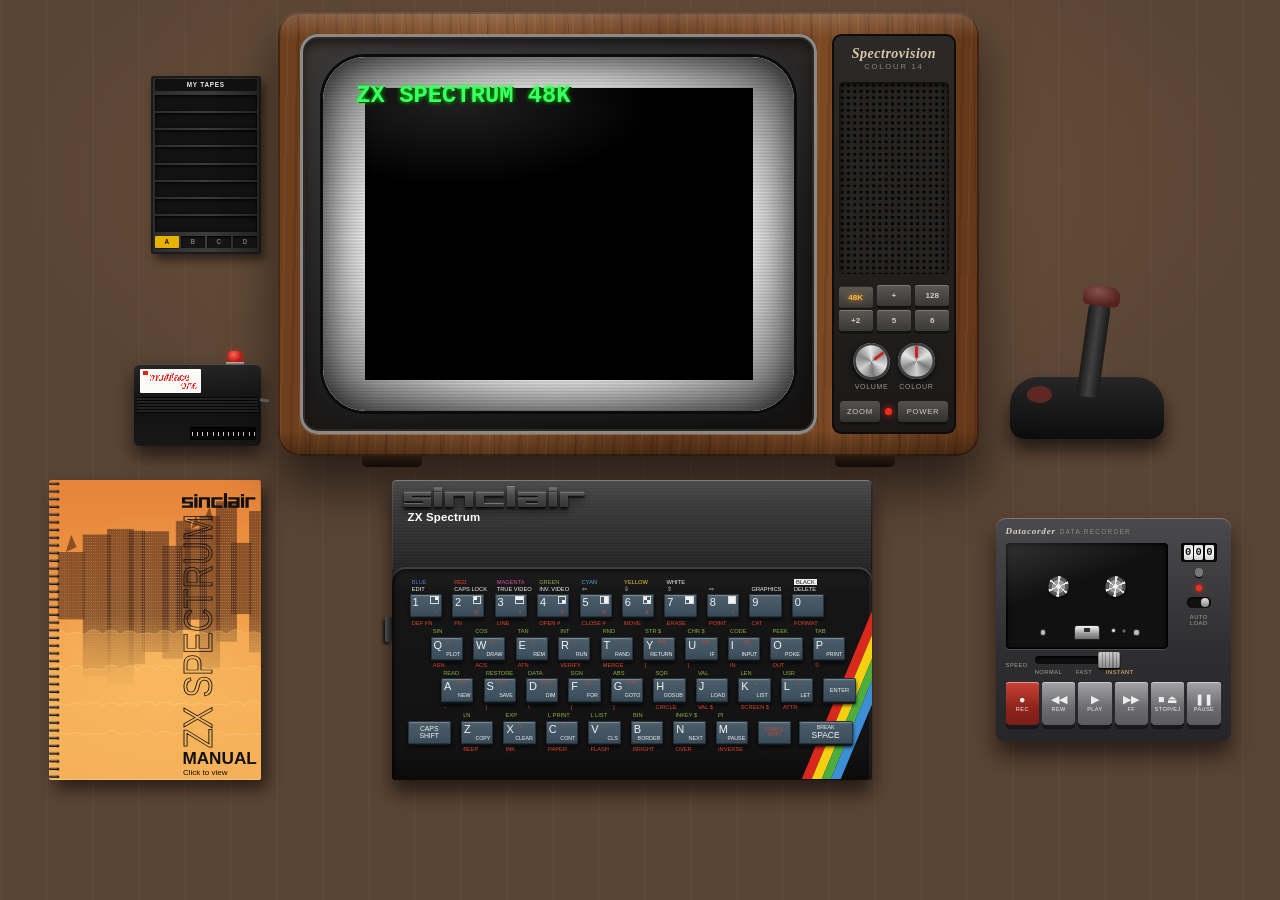
==== commit f279fa38: "The Spectrum +2: Amstrad's grey 128K with the Datacorder built in, on TV channel 4 - roms/plus2.rom " ====
--- a/index.html
+++ b/index.html
@@ -4,7 +4,7 @@
 <meta charset="utf-8">
 <meta name="viewport" content="width=device-width, initial-scale=1">
 <title>ZX Spectrum</title>
-<meta name="description" content="Play the ZX Spectrum 48K, Spectrum+ and 128 in your browser, on an 80s desk with a TV, a Datacorder, a Multiface and a catalogue of thousands of games.">
+<meta name="description" content="Play the ZX Spectrum 48K, Spectrum+, 128 and +2 in your browser, on an 80s desk with a TV, a Datacorder, a Multiface and a catalogue of thousands of games.">
 <meta name="theme-color" content="#141414">
 <link rel="manifest" href="manifest.webmanifest">
 <link rel="icon" href="icons/icon.svg?v=2" type="image/svg+xml">
@@ -14,7 +14,7 @@
 <meta property="og:type" content="website">
 <meta property="og:url" content="https://akisbelibassakis.github.io/zx-spectrum/">
 <meta property="og:title" content="ZX Spectrum - back on the desk">
-<meta property="og:description" content="Play the ZX Spectrum 48K, Spectrum+ and 128 in your browser, on an 80s desk with a TV, a Datacorder, a Multiface and a catalogue of thousands of games.">
+<meta property="og:description" content="Play the ZX Spectrum 48K, Spectrum+, 128 and +2 in your browser, on an 80s desk with a TV, a Datacorder, a Multiface and a catalogue of thousands of games.">
 <meta property="og:image" content="https://akisbelibassakis.github.io/zx-spectrum/icons/og.png">
 <meta property="og:image:width" content="1200">
 <meta property="og:image:height" content="630">
@@ -88,7 +88,7 @@
         <div class="grille"></div>
         <div class="channels">
           <button class="chan" data-ch="1" data-tip="ZX Spectrum 48K">48K</button><button class="chan" data-ch="2" data-tip="ZX Spectrum+">+</button>
-          <button class="chan" data-ch="3" data-tip="ZX Spectrum 128K">128</button><button class="chan" data-ch="4">4</button>
+          <button class="chan" data-ch="3" data-tip="ZX Spectrum 128K">128</button><button class="chan" data-ch="4" data-tip="ZX Spectrum +2">+2</button>
           <button class="chan" data-ch="5">5</button><button class="chan" data-ch="6">6</button>
         </div>
         <div class="knobs">
@@ -157,6 +157,34 @@
       <div class="ribs"></div>
     </div>
 
+    <!-- the Spectrum +2 (Amstrad, 1986): the 128 in a grey case with the Datacorder built into its right-hand side.
+         On the +2 the recorder (#deck) moves into .deckslot (retro.js), so the tape is played from the computer itself. -->
+    <div id="spectrumPlus2" class="spectrumplus2" hidden>
+      <div class="p2ridge"></div>
+      <div class="p2top"></div>
+      <svg class="p2logo" viewBox="0 0 276 84" preserveAspectRatio="none" role="img" aria-label="sinclair">
+        <g fill="none" stroke="currentColor" stroke-width="12" stroke-linecap="square" stroke-linejoin="miter">
+          <path transform="translate(4.5 0)" d="M29,30 H0 V53 H29 V76 H0"/>
+          <path transform="translate(50.5 0)" d="M0,30 V76"/>
+          <path transform="translate(67.5 0)" d="M0,76 V30 H30 V76"/>
+          <path transform="translate(114.5 0)" d="M30,30 H0 V76 H30"/>
+          <path transform="translate(161.5 0)" d="M0,6 V76"/>
+          <path transform="translate(178.5 0)" d="M0,30 H30 V76 H0 V53 H30"/>
+          <path transform="translate(225.5 0)" d="M0,30 V76"/>
+          <path transform="translate(242.5 0)" d="M0,76 V30 H25"/>
+        </g>
+        <g fill="currentColor"><rect x="44.5" y="6" width="12" height="12"/><rect x="219.5" y="6" width="12" height="12"/></g>
+      </svg>
+      <span class="p2rule l"></span><span class="p2rule r"></span>
+      <div class="p2k">128K</div><span class="p2led"></span>
+      <div class="p2name">ZX Spectrum<b>+2</b></div>
+      <div class="p2grooves"></div>
+      <div class="p2frame"></div>
+      <div id="keysPlus2" class="keysplus2"></div>
+      <div class="p2bay"><div class="p2well"></div><div class="p2label">DATACORDER</div><span class="p2hole"></span></div>
+      <div class="deckslot"></div>
+    </div>
+
   </div>
 
   <!-- ===== Datacorder cassette recorder ===== -->
@@ -200,47 +228,66 @@
   <section id="romNote" class="note" hidden>
     <h2>ROM needed</h2>
     The emulator needs the original ROM: <code>48.rom</code> (16,384 bytes) for the 48K,
-    <code>128.rom</code> (32,768 bytes) for the 128K. Drop it here, or press EJECT on the recorder to open it; it is remembered in this browser.
+    <code>128.rom</code> (32,768 bytes) for the 128K, <code>plus2.rom</code> (32,768 bytes) for the +2. Drop it here, or press EJECT on the recorder to open it; it is remembered in this browser.
   </section>
 
   <!-- ===== the manual ===== -->
   <dialog id="manual" class="book">
     <div class="tabs">
       <button data-ch="using" style="--c:#d9281d">1<span> Using</span></button><button data-ch="desk" style="--c:#f5cf12;color:#111">2<span> The desk</span></button>
-      <button data-ch="keys" style="--c:#4dae3e">3<span> Keyboard</span></button><button data-ch="settings" style="--c:#3c8ed5">4<span> Settings</span></button>
-      <button data-ch="about" style="--c:#2b2b2b">5<span> About</span></button>
+      <button data-ch="keys" style="--c:#4dae3e">3<span> Keyboard</span></button><button data-ch="games" style="--c:#28a7b8">4<span> Games</span></button>
+      <button data-ch="saving" style="--c:#b84fc0">5<span> Saving</span></button><button data-ch="basic" style="--c:#e8812a">6<span> BASIC</span></button>
+      <button data-ch="settings" style="--c:#3c8ed5">7<span> Settings</span></button><button data-ch="about" style="--c:#2b2b2b">8<span> About</span></button>
     </div>
     <button class="bclose" aria-label="Close">&#10005;</button>
     <div class="pages">
-      <article class="page blank" aria-hidden="true"></article>
+      <article class="page quick" id="ch-quick">
+        <h1>Quick start</h1>
+        <ol>
+          <li><b>1</b><b>Choose a computer</b> with the television's buttons: <b>48K</b>, <b>+</b>, <b>128</b> or <b>+2</b>.</li>
+          <li><b>2</b><b>Find a game:</b> press <b>F2</b> (or click an empty place on the rack). Type a title, press ENTER, choose with the arrow keys and press ENTER again. The game loads by itself.</li>
+          <li><b>3</b><b>Play</b> with the keys the game shows, or click the <b>joystick</b> to plug it in: the arrow keys move and Left Alt fires.</li>
+          <li><b>4</b><b>Play it again later:</b> every game you load goes onto the <b>cassette rack</b>; click it there.</li>
+          <li><b>5</b><b>Your own games:</b> in the catalogue press DOWN, then <b>Z</b> for a zip or <b>F</b> for a folder.</li>
+          <li><b>6</b><b>Keep your place</b> in a game: the Multiface's red button (<b>F4</b>), then SAVE.</li>
+          <li><b>7</b><b>Stuck?</b> <b>Esc</b> is BREAK, which leaves a menu or stops a program; <b>F8</b> resets the computer; <b>F1</b> opens this manual.</li>
+        </ol>
+        <p>The chapters tell the rest.</p>
+        <div class="pn">1</div>
+      </article>
       <article class="page contents" id="ch-contents">
         <h1>Contents</h1>
         <ol class="toc">
-          <li><button data-ch="using"><span>1. Using the emulator</span><i></i><b>2</b></button></li>
-          <li><button data-ch="desk"><span>2. The desk</span><i></i><b>3</b></button></li>
-          <li><button data-ch="keys"><span>3. The keyboard</span><i></i><b>4</b></button></li>
-          <li><button data-ch="settings"><span>4. Settings</span><i></i><b>5</b></button></li>
-          <li><button data-ch="about"><span>5. About</span><i></i><b>6</b></button></li>
+          <li><button data-ch="using"><span class="cn">CHAPTER 1</span> <span class="ct">Using the emulator.</span> <i>Page <b></b></i></button></li>
+          <li><button data-ch="desk"><span class="cn">CHAPTER 2</span> <span class="ct">The desk.</span> <i>Page <b></b></i></button></li>
+          <li><button data-ch="keys"><span class="cn">CHAPTER 3</span> <span class="ct">The keyboard.</span> <i>Page <b></b></i></button></li>
+          <li><button data-ch="games"><span class="cn">CHAPTER 4</span> <span class="ct">Finding and loading games.</span> <i>Page <b></b></i></button></li>
+          <li><button data-ch="saving"><span class="cn">CHAPTER 5</span> <span class="ct">Saving.</span> <i>Page <b></b></i></button></li>
+          <li><button data-ch="basic"><span class="cn">CHAPTER 6</span> <span class="ct">Programming in BASIC.</span> <i>Page <b></b></i></button></li>
+          <li><button data-ch="settings"><span class="cn">CHAPTER 7</span> <span class="ct">Settings.</span> <i>Page <b></b></i></button></li>
+          <li><button data-ch="about"><span class="cn">CHAPTER 8</span> <span class="ct">About.</span> <i>Page <b></b></i></button></li>
         </ol>
         <p class="tocnote">Click a chapter, a coloured tab or the turned-up page corners; the arrow keys turn the pages and F1 closes the manual.</p>
         <div class="pn">1</div>
       </article>
       <article class="page" id="ch-using">
-        <div class="stripes"><i></i><i></i><i></i><i></i></div>
         <h1>1. Using the emulator</h1>
         <p>This booklet is for anyone who has never used a ZX Spectrum, and for those who used one long ago and have forgotten how. Everything on the desk works: the computer, the television, the recorder and the gadgets around them.</p>
+        <p>And the whole Spectrum library is a few keys away: the software catalogue searches <b>ZXDB</b>, the database of everything ever made for the Spectrum, and loads the games straight from the <b>World of Spectrum</b> archive, with nothing to download or unpack.</p>
         <ol>
-          <li><b>1</b>The computer. Choose it with the television's channel buttons: <b>48K</b>, <b>+</b> or <b>128</b>. Changing channel resets it.</li>
-          <li><b>2</b>A tape. Press <b>STOP/EJ</b> on the recorder and pick a <b>.tap</b> or <b>.tzx</b> tape, a <b>.z80</b> or <b>.sna</b> snapshot, or a ROM. You can also drop files anywhere on the page, or find a game in the <b>software catalogue</b> (F2, an empty place on the rack, or the empty cassette window). Every tape you load goes onto your <b>cassette rack</b>, so you can play it again later, even offline.</li>
+          <li><b>1</b>The computer. Choose it with the television's channel buttons: <b>48K</b>, <b>+</b>, <b>128</b> or <b>+2</b>. Changing channel resets it. Switched on, the 48K and the Spectrum+ show the copyright message (figure 2); the 128 and the +2 show their menu. The grey +2 has the recorder built into its right-hand side.</li>
+          <li><b>2</b>A tape. Press <b>STOP/EJ</b> on the recorder and pick a <b>.tap</b> or <b>.tzx</b> tape, a <b>.z80</b> or <b>.sna</b> snapshot, or a ROM. You can also drop files anywhere on the page, or find a game in the <b>software catalogue</b> (F2, an empty place on the rack, or the empty cassette window), or in your own libraries of games: chapter 4 shows how. Every tape you load goes onto your <b>cassette rack</b>, so you can play it again later, even offline.</li>
           <li><b>3</b>The recorder. With <b>AUTO LOAD</b> on, the tape starts by itself. Otherwise type the load command and press <b>PLAY</b>.</li>
         </ol>
+        <figure class="tvfig"><svg viewBox="0 0 320 250" role="img" aria-label="The television after switching on: © 1982 Sinclair Research Ltd at the bottom"><path d="M34 18 Q160 6 286 18 Q306 20 308 40 Q316 125 308 210 Q306 230 286 232 Q160 244 34 232 Q14 230 12 210 Q4 125 12 40 Q14 20 34 18 Z"/><image href="manual/fig-copyright.png" x="32" y="29" width="256" height="192"/></svg><figcaption>Figure 2</figcaption></figure>
         <h2>Loading a program by hand</h2>
         <p>On the 48K and the Spectrum+, type</p>
         <div class="fig">LOAD ""<br>(J, then SYMBOL SHIFT + P twice, then ENTER)</div>
-        <p>and press PLAY. The border flashes while the program loads. On the 128, choose <b>Tape Loader</b> from the menu instead.</p>
+        <figure class="tvfig"><svg viewBox="0 0 320 250" role="img" aria-label="LOAD "" typed at the bottom of the screen, followed by the cursor"><path d="M34 18 Q160 6 286 18 Q306 20 308 40 Q316 125 308 210 Q306 230 286 232 Q160 244 34 232 Q14 230 12 210 Q4 125 12 40 Q14 20 34 18 Z"/><image href="manual/fig-load.png" x="32" y="29" width="256" height="192"/></svg><figcaption>Figure 3</figcaption></figure>
+        <p>and press PLAY. The border flashes while the program loads. On the 128 and the +2, choose <b>Tape Loader</b> from the menu instead.</p>
         <p>Click the cassette to see what is on the tape; click a line to wind the tape to it.</p>
         <h2>If something goes wrong</h2>
-        <p>Press the reset button on the side of the computer. The Multiface's red button stops a game so that you can save it and come back later.</p>
+        <p>Press the reset button on the side of the computer (F8). The Multiface's red button stops a game so that you can save it and come back later. Chapter 4 has more help for a game that will not load.</p>
         <div class="pn">2</div>
       </article>
       <article class="page" id="ch-desk">
@@ -275,15 +322,16 @@
             <circle cx="80" cy="34" r="9" fill="#111"/><text x="80" y="38" fill="#fff">9</text>
           </g>
         </svg>
+        <p class="figcap">Figure 1</p>
         <ol class="parts">
           <li><b>1</b><b>Multiface One.</b> The red button freezes the game and shows its menu on the screen.</li>
           <li><b>2</b><b>Television.</b> Double-click the picture for full screen.</li>
-          <li><b>3</b><b>Channel buttons</b> 48K, + and 128 choose the computer; VOLUME, COLOUR, ZOOM and POWER.</li>
+          <li><b>3</b><b>Channel buttons</b> 48K, +, 128 and +2 choose the computer; VOLUME, COLOUR, ZOOM and POWER.</li>
           <li><b>4</b><b>Joystick.</b> Click it to plug it in.</li>
           <li><b>5</b><b>This manual.</b></li>
           <li><b>6</b><b>ZX Spectrum.</b> Type on your PC keyboard or click the keys.</li>
           <li><b>7</b><b>Reset button</b> on the side of the computer.</li>
-          <li><b>8</b><b>Datacorder.</b> STOP/EJ opens a tape; click the cassette to see what is on it. With no tape in, the cassette window opens the catalogue.</li>
+          <li><b>8</b><b>Datacorder.</b> STOP/EJ opens a tape; click the cassette to see what is on it. With no tape in, the cassette window opens the catalogue. On the +2 it is built into the computer, on the right.</li>
           <li><b>9</b><b>Cassette rack.</b> Your tapes: click one to load it, an empty place to find a game, MY TAPES for the list, A to D for the other banks.</li>
         </ol>
         <p>Rest the mouse on any of them to see its name. On a phone they are arranged to fit the screen.</p>
@@ -301,7 +349,7 @@
           <tr><td><kbd>&larr;</kbd> <kbd>&uarr;</kbd> <kbd>&rarr;</kbd> <kbd>&darr;</kbd></td><td>Cursor keys, or the joystick when it is plugged in (<kbd>Left Alt</kbd> = fire)</td></tr>
           <tr><td><kbd>,</kbd> <kbd>.</kbd> <kbd>;</kbd> <kbd>'</kbd> <kbd>-</kbd> <kbd>=</kbd> <kbd>/</kbd></td><td>SYMBOL SHIFT + N M O P J L V</td></tr>
         </table>
-        <p>You can also click or tap the keys on the screen. A click on CAPS SHIFT or SYMBOL SHIFT holds it down for the next key. The Spectrum+ and 128 keys such as DELETE, EDIT, the arrows and ; " , . press the two keys they stand for.</p>
+        <p>You can also click or tap the keys on the screen. A click on CAPS SHIFT or SYMBOL SHIFT holds it down for the next key. The Spectrum+, 128 and +2 keys such as DELETE, EDIT, the arrows and ; " , . press the two keys they stand for.</p>
         <h2>Emulator shortcuts</h2>
         <p>The function keys, which the Spectrum never had, work the desk:</p>
         <table class="keys2">
@@ -326,29 +374,150 @@
         </table>
         <div class="pn">4</div>
       </article>
+      <article class="page" id="ch-games">
+        <h1>4. Finding and loading games</h1>
+        <p>Games come from three places: the <b>software catalogue</b>, with almost everything ever made for the Spectrum; <b>your own libraries</b>, the folders and zips of games you keep; and your <b>cassette rack</b>, where every tape you load is kept.</p>
+        <h2>ZXDB and World of Spectrum</h2>
+        <p><b>World of Spectrum</b>, started in 1995, set out to save the Spectrum's software before the tapes faded away. Its volunteers copied tens of thousands of tapes, catalogued them, and asked publishers and authors for permission to share them; many said yes. Its archive is kept today at archive.org.</p>
+        <p><b>ZXDB</b> carries on its catalogue: a database of every known program for the Spectrum, with its publisher, authors, year, type and machine, the releases and the files. The <b>ZXInfo</b> service lets the catalogue search it.</p>
+        <p>Together they put the Spectrum's whole history on your desk: type a title, press ENTER, and the tape goes into the recorder. Titles whose makers have not allowed it, or that are newer than the archive's copy, are listed in red, so you still learn what they are.</p>
+        <h2>The software catalogue</h2>
+        <ol>
+          <li><b>1</b>Press <b>F2</b>, or click an empty place on the rack, or the empty cassette window.</li>
+          <li><b>2</b>Type part of a title, say <i>jet set</i>, and press <b>ENTER</b>. ZXDB, the database of Spectrum software, and your libraries are searched together.</li>
+          <li><b>3</b>Move with the arrow keys and press <b>ENTER</b>. When a game has several tapes, choose one; the game downloads and loads by itself.</li>
+        </ol>
+        <figure class="tvfig big"><svg viewBox="0 0 320 250" role="img" aria-label="The first page of the catalogue: the Title line, YOUR LIBRARIES with My games.zip, then + Add a folder, + Add a zip, + Open one file"><path d="M34 18 Q160 6 286 18 Q306 20 308 40 Q316 125 308 210 Q306 230 286 232 Q160 244 34 232 Q14 230 12 210 Q4 125 12 40 Q14 20 34 18 Z"/><image href="manual/fig-catalogue.png" x="32" y="29" width="256" height="192"/></svg><figcaption>Figure 4</figcaption></figure>
+
+        <p>In the list, titles in black can be loaded; <span class="red">red</span> ones cannot, because their makers do not allow it or they are newer than the archive. A <b>green star</b> marks a game you have in a library: ENTER loads your file. Titles in <b>green</b> are only in your libraries. Under the list are the chosen title's publisher, year, type and machine (figure 5).</p>
+        <figure class="tvfig big"><svg viewBox="0 0 320 250" role="img" aria-label="A search for manic miner: Manic Miner and other titles, and the details of Manic Miner underneath"><path d="M34 18 Q160 6 286 18 Q306 20 308 40 Q316 125 308 210 Q306 230 286 232 Q160 244 34 232 Q14 230 12 210 Q4 125 12 40 Q14 20 34 18 Z"/><image href="manual/fig-search.png" x="32" y="29" width="256" height="192"/></svg><figcaption>Figure 5</figcaption></figure>
+
+        <p>The line under the title bar says where you are, and the line above the keys says what the keys do there. DELETE goes back one step, BREAK goes back to the first page, and BREAK there returns to the Spectrum. You can also click any line.</p>
+        <h2>Your own libraries</h2>
+        <ol>
+          <li><b>1</b>Open the catalogue and press <b>DOWN</b> to reach <b>YOUR LIBRARIES</b>.</li>
+          <li><b>2</b>Press <b>F</b> to add a folder of games (on a PC) or <b>Z</b> to add a zip (on any device), and pick it.</li>
+          <li><b>3</b>Search as usual: your games are found too. Or press ENTER on a library to see all its games, and type to narrow the list.</li>
+        </ol>
+        <p>Only the list of games is kept in the browser, so a library can be as large as you like; the games stay in your folder or zip and are read when you load one. Add each library once on every device you use.</p>
+        <p>The browser forgets your files when you leave, so on your next visit your libraries are listed but <i>not connected</i>. Press <b>R</b> (Reconnect to my library) when you want them: Chrome and Edge on a PC ask for permission; other browsers, phones and tablets ask you to pick the zip or folder again. Loading a game from a library that is not connected offers R, or the archive's copy if there is one.</p>
+        <p>Collections such as TOSEC keep many copies of each game. You see one line per game: bad copies, and zips with no tape or snapshot inside, are left out, and so are cracked, trained or hacked versions when a clean one exists. If a game has several good versions, ENTER lists them best first.</p>
+        <h2>The cassette rack</h2>
+        <p>Every tape you load goes onto the rack, so you can play it again later, even offline. Click a tape to load it. The rack has four banks of 8 places: the buttons <b>A</b> to <b>D</b> under it show the others. <b>MY TAPES</b> lists the bank on show: ENTER loads, DELETE twice removes a tape.</p>
+        <h2>How fast it loads</h2>
+        <p>The <b>SPEED</b> switch on the recorder (F9): <b>NORMAL</b> is real tape speed, with the stripes and the screech; <b>FAST</b> runs the computer flat out while the tape plays; <b>INSTANT</b> puts programs straight into memory, and runs games with their own loaders flat out with the picture still, so even those take only seconds.</p>
+        <h2>Tapes in parts, and multi-load games</h2>
+        <p>Some games come in parts: two sides, a tape of levels, or a 48K and a 128K version. They go into the recorder as one tape. Click the cassette to see its parts, and click one to wind the tape there; AUTO LOAD starts at the right version for your computer.</p>
+        <p>The tape starts by itself when a game listens for it, and stops when the game has what it wants. A game that loads its levels one at a time therefore finds the next one waiting. If the tape runs out while a game still waits, the screen offers to rewind it, wind it to a part, or put in another tape.</p>
+        <h2>If a game will not load</h2>
+        <ul>
+          <li>Try another of its tapes in the catalogue; <b>.tzx</b> tapes are the most faithful copies.</li>
+          <li>Some games work only on the 48K: change to channel 1 and load it again.</li>
+          <li>Press F8 to reset, then load the tape again from the rack.</li>
+          <li>A game made for the 128 will not run on the 48K: change to channel 3 (or 4, the +2).</li>
+        </ul>
+        <div class="pn">5</div>
+      </article>
+      <article class="page" id="ch-saving">
+        <h1>5. Saving</h1>
+        <h2>Saving onto tape, as in 1982</h2>
+        <ol>
+          <li><b>1</b>Press <b>REC</b> on the recorder (F5 on a PC). REC and PLAY go down together.</li>
+          <li><b>2</b>Let the game save, or type <b>SAVE</b> in BASIC (chapter 6). The Spectrum then says <i>Start tape, then press any key</i> (figure 6): press a key.</li>
+          <li><b>3</b>Press <b>STOP</b> when it has finished.</li>
+        </ol>
+        <figure class="tvfig"><svg viewBox="0 0 320 250" role="img" aria-label="Start tape, then press any key. at the bottom of the screen"><path d="M34 18 Q160 6 286 18 Q306 20 308 40 Q316 125 308 210 Q306 230 286 232 Q160 244 34 232 Q14 230 12 210 Q4 125 12 40 Q14 20 34 18 Z"/><image href="manual/fig-save.png" x="32" y="29" width="256" height="192"/></svg><figcaption>Figure 6</figcaption></figure>
+        <p>It records onto a tape of your own on the rack: <i>&lt;game&gt; saves</i> while you play a game, or <i>My programs</i> after a reset, for what you write yourself. If you forget REC, the screen asks.</p>
+        <p>To load it back, type <b>LOAD ""</b> or choose the game's load option. When the recorder has nothing to load, the screen lets you pick a tape from the rack, or rewind this one.</p>
+        <h2>Snapshots with the Multiface</h2>
+        <p>The red button on the Multiface One (F4) freezes the computer at any moment and shows its menu: <b>SAVE</b> downloads a snapshot, a <b>.sna</b> file of everything in the computer's memory; <b>LOAD</b> opens one, and the game carries on exactly where it was. <b>TURBO</b> runs as fast as possible, <b>RESET</b> restarts, and <b>RETURN</b> (or BREAK) goes back to the game.</p>
+        <h2>Keeping your tapes safe</h2>
+        <p>The rack lives in this browser on this device. To keep a copy, or to move it to another device, open <b>MY TAPES</b> and press <b>S</b>: a backup file of the whole rack is saved. On the other device, MY TAPES and <b>L</b> load it. Your libraries are not in the backup: they are your own files, so add them on each device.</p>
+        <div class="pn">6</div>
+      </article>
+      <article class="page" id="ch-basic">
+        <h1>6. Programming in BASIC</h1>
+        <p>Switch on, and the Spectrum is ready for you to write programs in BASIC. This chapter is a first taste; the Spectrum's own manuals go much further.</p>
+        <h2>Keywords on the keys</h2>
+        <p>On the 48K and the Spectrum+ you do not spell out commands: each key types a whole <b>keyword</b>, printed on it. The flashing cursor shows what the next key will give:</p>
+        <table class="modes">
+          <tr><td><span class="cur">K</span></td><td>Keyword: the word on the key. P gives PRINT, R RUN, L LET, G GO TO, F FOR, N NEXT, I INPUT, U IF, K LIST, A NEW, V CLS, B BORDER.</td></tr>
+          <tr><td><span class="cur">L</span></td><td>Letters, after a keyword. CAPS SHIFT gives capitals; CAPS SHIFT + 2 locks them (cursor <span class="cur">C</span>).</td></tr>
+          <tr><td><span class="cur">E</span></td><td>Extended: press CAPS SHIFT and SYMBOL SHIFT together (Tab on a PC), then a key for the words printed above and below it: E then T gives RND; E then SYMBOL SHIFT + X gives INK, + C gives PAPER, + Z gives BEEP.</td></tr>
+        </table>
+        <p>Press <b>P</b> now and the Spectrum writes PRINT, and the cursor turns to <span class="cur">L</span> (figure 7).</p>
+        <figure class="tvfig"><svg viewBox="0 0 320 250" role="img" aria-label="PRINT at the bottom of the screen, followed by the L cursor"><path d="M34 18 Q160 6 286 18 Q306 20 308 40 Q316 125 308 210 Q306 230 286 232 Q160 244 34 232 Q14 230 12 210 Q4 125 12 40 Q14 20 34 18 Z"/><image href="manual/fig-print.png" x="32" y="29" width="256" height="192"/></svg><figcaption>Figure 7</figcaption></figure>
+        <p><b>SYMBOL SHIFT</b> (Ctrl or Right Shift) with a key gives the red symbol or word on it: P gives ", L =, K +, J -, B *, V /, F TO, G THEN, Z :, O ;, N , (a comma). On a PC the keys <kbd>'</kbd> <kbd>,</kbd> <kbd>.</kbd> <kbd>;</kbd> <kbd>-</kbd> <kbd>=</kbd> <kbd>/</kbd> also work. Look at the keyboard on the screen: everything is printed there.</p>
+        <h2>The words in this chapter</h2>
+        <table class="basickeys">
+          <tr><td>PRINT</td><td>P</td><td>THEN</td><td>SYMBOL + G</td></tr>
+          <tr><td>RUN</td><td>R</td><td>TO</td><td>SYMBOL + F</td></tr>
+          <tr><td>LIST</td><td>K</td><td>STOP</td><td>SYMBOL + A</td></tr>
+          <tr><td>NEW</td><td>A</td><td>" : ; ,</td><td>SYMBOL + P Z O N</td></tr>
+          <tr><td>LET</td><td>L</td><td>= + - * /</td><td>SYMBOL + L K J B V</td></tr>
+          <tr><td>GO TO</td><td>G</td><td>( ) $ !</td><td>SYMBOL + 8 9 4 1</td></tr>
+          <tr><td>FOR, NEXT</td><td>F, N</td><td>RND, INT</td><td>EXTEND, then T or R</td></tr>
+          <tr><td>INPUT, IF</td><td>I, U</td><td>INK, PAPER</td><td>EXTEND, then SYMBOL + X or C</td></tr>
+          <tr><td>CLS, BORDER</td><td>V, B</td><td>BEEP, CIRCLE</td><td>EXTEND, then SYMBOL + Z or H</td></tr>
+          <tr><td>PLOT, DRAW</td><td>Q, W</td><td>EDIT</td><td>CAPS SHIFT + 1</td></tr>
+          <tr><td>SAVE, LOAD</td><td>S, J</td><td>BREAK</td><td>CAPS SHIFT + SPACE</td></tr>
+        </table>
+        <p>SYMBOL is SYMBOL SHIFT; EXTEND is CAPS SHIFT and SYMBOL SHIFT together (Tab on a PC).</p>
+        <h2>Your first program</h2>
+        <p>A line that starts with a number is kept as part of the program. Type each line and press ENTER:</p>
+        <div class="fig">10 PRINT "HELLO"<br>20 GO TO 10</div>
+        <p>After each ENTER the Spectrum lists the program; the <span class="cur">&gt;</span> marks the line you entered last.</p>
+        <p>Then press <b>R</b> (RUN) and ENTER. The screen fills with HELLO; when it asks <i>scroll?</i>, any key carries on and N stops. <b>BREAK</b> (Esc, or CAPS SHIFT + SPACE) stops a program at any time. <b>K</b> (LIST) shows the program, and <b>A</b> (NEW) wipes it.</p>
+
+        <h2>Colours</h2>
+        <div class="fig">10 BORDER 1: PAPER 6: INK 2: CLS<br>20 PRINT "Red on yellow"</div>
+        <p>The colours are numbered 0 to 7 as on the number keys: 0 black, 1 blue, 2 red, 3 magenta, 4 green, 5 cyan, 6 yellow, 7 white. The colon (SYMBOL SHIFT + Z) puts several statements on one line.</p>
+        <h2>Loops and questions</h2>
+        <div class="fig">10 FOR n=1 TO 10<br>20 PRINT n, n*n<br>30 NEXT n</div>
+        <p>prints the numbers 1 to 10 and their squares. INPUT asks a question; a name ending in $ holds words:</p>
+        <div class="fig">10 INPUT "Your name? "; a$<br>20 PRINT "Hello, "; a$</div>
+        <p>IF decides, with THEN (SYMBOL SHIFT + G):</p>
+        <div class="fig">10 LET x=INT (RND*10)+1<br>20 INPUT "Guess 1 to 10: "; g<br>30 IF g=x THEN PRINT "Right!": STOP<br>40 PRINT "No, try again": GO TO 20</div>
+        <p>RND gives a random number between 0 and 1, so x is a whole number from 1 to 10. When you guess it, the program ends with the report <i>9 STOP statement, 30:3</i>: not an error, just the STOP in line 30.</p>
+
+        <h2>Sound and pictures</h2>
+        <div class="fig">BEEP 0.5,0<br>BEEP 0.5,7</div>
+        <p>plays middle C, then G, for half a second each (the second number is in semitones). Typed without a line number, a command runs at once.</p>
+        <div class="fig">10 CIRCLE 128,88,60<br>20 PLOT 0,0: DRAW 255,175</div>
+        <p>draws a circle in the middle of the screen and a line across it (figure 8); the screen is 256 dots wide and 176 high, counted from the bottom left. The report <i>0 OK, 20:2</i> says the program ran to its end.</p>
+        <figure class="tvfig"><svg viewBox="0 0 320 250" role="img" aria-label="A circle in the middle of the screen, a line from the bottom left to the top right, and 0 OK, 20:2"><path d="M34 18 Q160 6 286 18 Q306 20 308 40 Q316 125 308 210 Q306 230 286 232 Q160 244 34 232 Q14 230 12 210 Q4 125 12 40 Q14 20 34 18 Z"/><image href="manual/fig-circle.png" x="32" y="29" width="256" height="192"/></svg><figcaption>Figure 8</figcaption></figure>
+
+        <h2>Changing a program</h2>
+        <p>To change a line, type it again with the same number; to delete it, type its number alone and press ENTER. Or press <b>EDIT</b> (CAPS SHIFT + 1): the line marked <span class="cur">&gt;</span> in the listing comes down to the bottom of the screen, where the arrow keys move along it and DELETE rubs out; ENTER puts it back. The up and down arrows move the <span class="cur">&gt;</span> mark between lines.</p>
+        <p>When something is wrong, the Spectrum puts a flashing <span class="cur">?</span> where it cannot understand the line, or stops with a report such as <i>2 Variable not found, 20:1</i>: the error, then the line and the statement where it happened.</p>
+        <h2>Keeping your program</h2>
+        <p>Press <b>REC</b> on the recorder (F5), then type</p>
+        <div class="fig">SAVE "hello"</div>
+        <p>(S gives SAVE) and ENTER. At <i>Start tape, then press any key</i>, press a key: your program goes onto <i>My programs</i> on the rack. To get it back another day: LOAD "" (J, then SYMBOL SHIFT + P twice) and ENTER, then pick the tape when the screen asks.</p>
+        <h2>On the 128 and the +2</h2>
+        <p>Choose <b>128 BASIC</b> from the menu. There you type every keyword letter by letter (P, R, I, N, T), and the cursor keys move freely around the program. <b>48 BASIC</b> on the menu works exactly like the 48K.</p>
+        <div class="pn">7</div>
+      </article>
       <article class="page" id="ch-settings">
-        <h1>4. Settings</h1>
+        <h1>7. Settings</h1>
         <table>
+          <tr><td>The computer</td><td>Channels 1 to 4 of the TV: the 48K, the Spectrum+ (a 48K in the newer case), the 128 and the +2, Amstrad's grey 128 with its own ROMs and the Datacorder built in. A 128K snapshot or tape runs on the 128 and on the +2 alike, and the +2 stays a +2. Your choice is remembered.</td></tr>
           <tr><td>SPEED switch</td><td><b>NORMAL</b>: real tape speed, with the border stripes and the loading sound. <b>FAST</b>: the computer runs flat out while the tape plays. <b>INSTANT</b>: programs go straight into memory; games with a loader of their own (turbo, Speedlock and the like) run flat out with the picture still, so they load in seconds too.</td></tr>
-          <tr><td>AUTO LOAD</td><td>Putting in a tape resets the computer and starts loading it (LOAD "" on the 48K and Spectrum+, Tape Loader on the 128). On the 128, a game made only for the 48K loads in 48 BASIC, as many of them need. A tape with a 48K and a 128K version starts at the one for your model.</td></tr>
-          <tr><td>Tape parts and multi-load</td><td>Some tapes come in parts: two sides, a tape of levels, or the 48K and 128K versions. They go into the recorder as one tape, which stops between its parts. Click the cassette window to see the parts and their blocks; click one to wind the tape there. The tape starts by itself when a game listens for it, and stops at the end of a block when the game has what it wants, so a game that loads its levels one by one finds the next one waiting. If the tape runs out while a game still waits, the screen offers to rewind it, wind it to a part, or put in another tape. STOP keeps the tape still until you press PLAY.</td></tr>
+          <tr><td>AUTO LOAD</td><td>Putting in a tape resets the computer and starts loading it (LOAD "" on the 48K and Spectrum+, Tape Loader on the 128 and +2). On the 128 and +2, a game made only for the 48K loads in 48 BASIC, as many of them need. A tape with a 48K and a 128K version starts at the one for your model.</td></tr>
+          <tr><td>Games and saving</td><td>The catalogue, your libraries, the rack and tapes in parts: chapter 4. Saving and the Multiface: chapter 5.</td></tr>
           <tr><td>Counter</td><td>Shows how far the tape has played; the small button sets it to 000.</td></tr>
-          <tr><td>Multiface</td><td>The red button freezes the game and shows its menu on the screen: SAVE downloads a snapshot, LOAD opens one, TURBO runs as fast as possible, RESET restarts, RETURN carries on. Choose with the arrows and ENTER, or press S, L, T, X or R; BREAK returns to the game.</td></tr>
-          <tr><td>Software catalogue</td><td>Type a title and press ENTER: ZXDB, the database of everything made for the Spectrum, and your own libraries are searched together. Move with the arrows (or CAPS SHIFT + 5 to 8), press ENTER to load, DELETE to go back. BREAK goes back to the first page, and on the first page it leaves the catalogue; deleting the whole title also brings back the first page. The line under the title bar says where you are. Titles in red cannot be loaded: their makers do not allow it, or they are newer than the archive. A green star marks a title you have: ENTER loads your file. You can also click a line. While a game downloads, the screen counts the seconds until the archive answers, then shows how much has arrived; BREAK cancels, and if the archive does not answer, ENTER tries again.</td></tr>
-          <tr><td>Your libraries</td><td>On the catalogue's first page press DOWN (or click) to reach <b>YOUR LIBRARIES</b>, then UP and DOWN to move (the line above the keys always says what the arrows and letters do): <b>F</b> adds a folder of games (on a PC), <b>Z</b> a zip (on any device), <b>O</b> opens one file. Only the list of games is kept, so a library can be as big as you like; the games stay in your folder or zip and are read when you load one. Searches look in your libraries too, and your file is preferred to the archive's; games ZXDB does not know are shown in green. A TOSEC-style collection keeps many dumps of each game: they show as one line per game, without bad dumps (and without cracked, trained or hacked versions or demos when there is a clean one); with several good versions, ENTER lists them best first: verified [!], the original, then alternates [a]. A zip inside a library that holds no tape or snapshot (a disk image, say) is left out: each is checked the first time it would be shown, while the library is connected, and remembered. ENTER on a library lists its games: type to narrow the list. DELETE twice removes a library from the list (your files are not touched). Add a library once on each device. The browser forgets your files between visits, so a library then shows as not connected: <b>R</b> (Reconnect to my library) asks for it again; Chrome and Edge on a PC ask for permission, other browsers ask you to pick the zip or folder once more. Loading a game from a library that is not connected offers R, or the archive's copy if there is one.</td></tr>
-          <tr><td>Saving</td><td>As in 1982: press <b>REC</b> on the recorder (REC and PLAY go down together; F5 on a PC), then let the program or game SAVE. It records onto a tape of your own on the rack: <i>&lt;game&gt; saves</i>, or <i>My programs</i> after a reset, for what you write in BASIC. If you forget REC, the screen asks. To load it back, LOAD "" (or the game's load option): when the recorder has nothing to load, the screen lets you pick a tape from the rack, or rewind this one. STOP ends the recording.</td></tr>
-          <tr><td>My tapes</td><td>The rack keeps 32 tapes on this device, in four banks of 8 (A to D: the buttons under the rack), and they work offline: games from the catalogue, files you open and Multiface saves go onto it, in the bank on show while it has room. When all are full the screen asks which tape makes room. Click <b>MY TAPES</b> on the rack for the list: LEFT and RIGHT (or A to D) change the bank, ENTER loads, DELETE twice removes, O opens a file of your own, S saves a backup file of the whole rack and L loads one, on this or another device.</td></tr>
+          <tr><td>Multiface</td><td>The red button (F4) freezes the game and shows its menu: SAVE, LOAD, TURBO, RESET, RETURN. Choose with the arrows and ENTER, or press S, L, T, X or R; BREAK returns to the game.</td></tr>
           <tr><td>Joystick</td><td>Click it to plug it in; each click changes the kind, shown on its base: <b>Kempston</b> (most games), <b>Sinclair</b> (Interface 2: keys 6 to 0), <b>Cursor</b> (Protek/AGF: keys 5 to 8, fire 0), then unplugged. Choose the one the game's menu offers. The arrow keys and Left Alt work it. On a phone or tablet a stick appears under your left thumb and a FIRE button under your right. A real joystick or gamepad (USB or Bluetooth) works too: press one of its buttons so the browser sees it; the touch stick then goes away, and its d-pad or stick and main buttons work the kind chosen here.</td></tr>
           <tr><td>Television</td><td><b>ZOOM</b> (or a double-click on the picture) fills the screen; POWER pauses everything. <b>Volume:</b> drag the VOLUME knob, or roll the mouse wheel anywhere over the TV; click the word VOLUME to turn the sound off and on. <b>Colour:</b> drag the COLOUR knob or hold Shift with the wheel; click the word COLOUR for black and white or a green-screen monitor. The TV remembers its settings, so if you left it silent it stays silent.</td></tr>
         </table>
         <div class="pn">5</div>
       </article>
       <article class="page" id="ch-about">
-        <h1>5. About</h1>
-        <p>An emulator of the Sinclair ZX Spectrum 48K (1982), Spectrum+ (1984) and Spectrum 128 (1986), written in plain JavaScript. It runs in the browser, with nothing to install.</p>
+        <h1>8. About</h1>
+        <p>An emulator of the Sinclair ZX Spectrum 48K (1982), Spectrum+ (1984), Spectrum 128 (1986) and Amstrad's Spectrum +2 (1986), written in plain JavaScript. It runs in the browser, with nothing to install.</p>
         <p>The Spectrum ROMs are copyright Amstrad, who allow them to be distributed for use with emulators.</p>
         <p>This is a fan project. It is not made, endorsed or supported by Sky, Sinclair Research or Amstrad; ZX Spectrum and Sinclair are trademarks of their owners. Search words typed into the catalogue go to ZXInfo; nothing else leaves your computer.</p>
-        <p>The software catalogue searches ZXDB through the ZXInfo service and loads the games from the World of Spectrum archive kept at archive.org. Only titles whose makers allow it can be downloaded.</p>
+        <p>The software catalogue stands on the work of others: <b>ZXDB</b>, the database of Spectrum software, searched through the <b>ZXInfo</b> service (zxinfo.dk), and the <b>World of Spectrum</b> archive, whose copy is kept at archive.org. Thank you to everyone who has spent years preserving the Spectrum's software, and to the publishers and authors who allow it to be shared. Only titles whose makers allow it can be downloaded.</p>
         <p>Source code: github.com/akisbelibassakis/zx-spectrum</p>
         <h2>A note from the author</h2>
         <p class="memoir">I was a teenager in the 1980s when a ZX Spectrum came into my life. Rubber keys, the family television, long hours typing in program listings from magazines, line by line, hunting for the one mistyped character, and long minutes of screeching tape, waiting to see whether this time the game would load. Those evenings taught me what a computer could be, and a little of who I would become.</p>
@@ -371,6 +540,7 @@
 <script src="js/spectrum.js"></script>
 <script src="js/rom48.js"></script>
 <script src="js/rom128.js"></script>
+<script src="js/romplus2.js"></script>
 <script src="js/main.js"></script>
 <script src="js/retro.js"></script>
 <script src="js/screenmenu.js"></script>
--- a/css/retro.css
+++ b/css/retro.css
@@ -382,3 +382,178 @@
 .key128.latched { outline: 2px solid var(--accent); outline-offset: 2px; }
 .key128:focus-visible { outline: 2px solid var(--accent); outline-offset: 2px; }
 
+
+/* ================= Spectrum +2 (Amstrad, 1986): --q = one key pitch =================
+   A grey case 23.3 pitches wide and 8.3 deep: the logo strip along the top, the 128's keyboard with grey keys on the
+   left, the Datacorder built into the right (its window with the rainbow DATACORDER label, the six square keys in
+   front, level with the keyboard's bottom row). The recorder (#deck) itself moves into .deckslot (retro.js). */
+.spectrumplus2 {
+  --g1: #5f6163; --g2: #535557; --g3: #47494b;
+  flex: 0 0 auto; position: relative; width: calc(var(--q) * 23.3); height: calc(var(--q) * 8.3);
+  border-radius: calc(var(--q) * .1);
+  background: repeating-linear-gradient(0deg, rgba(255,255,255,.012) 0 1px, transparent 1px 3px), linear-gradient(180deg, var(--g1), var(--g2) 30%, var(--g3));
+  box-shadow: 0 calc(var(--q) * .3) calc(var(--q) * .45) rgba(0,0,0,.6), inset 0 1px 0 rgba(255,255,255,.22),
+    inset 0 calc(var(--q) * -.1) 0 rgba(0,0,0,.3);
+  font-family: Arial, Helvetica, sans-serif;
+}
+.spectrumplus2[hidden] { display: none; }
+.p2ridge { /* the teeth of the vents along the back edge */
+  position: absolute; left: calc(var(--q) * .25); right: calc(var(--q) * .25); top: calc(var(--q) * -.1); height: calc(var(--q) * .14);
+  background: repeating-linear-gradient(90deg, #3e4042 0 calc(var(--q) * .1), transparent calc(var(--q) * .1) calc(var(--q) * .26));
+}
+.p2top { /* the raised strip with the names, a step down to the keyboard */
+  position: absolute; left: 0; right: 0; top: 0; height: calc(var(--q) * 1.95); border-radius: calc(var(--q) * .1) calc(var(--q) * .1) 0 0;
+  background: linear-gradient(180deg, #6c6e70, #5f6163); box-shadow: 0 1px 0 rgba(255,255,255,.12), 0 calc(var(--q) * .06) 0 rgba(0,0,0,.35);
+}
+.p2logo {
+  position: absolute; left: calc(var(--q) * .85); top: calc(var(--q) * .5); width: calc(var(--q) * 3.6); height: calc(var(--q) * .52);
+  overflow: visible; color: #c8231c; filter: drop-shadow(0 1px 0 rgba(0,0,0,.6));
+}
+.p2rule { position: absolute; top: calc(var(--q) * 1.42); height: max(1px, calc(var(--q) * .03)); background: #2e3032; box-shadow: 0 1px 0 rgba(255,255,255,.18); }
+.p2rule.l { left: calc(var(--q) * .85); width: calc(var(--q) * 14.1); }
+.p2rule.r { left: calc(var(--q) * 15.85); width: calc(var(--q) * 6.75); }
+.p2k {
+  position: absolute; left: calc(var(--q) * 13.1); top: calc(var(--q) * .62);
+  font: italic bold calc(var(--q) * .45) Arial, Helvetica, sans-serif; letter-spacing: -.03em; color: #c8231c; text-shadow: 0 1px 0 rgba(0,0,0,.5);
+}
+.p2led { position: absolute; left: calc(var(--q) * 15.25); top: calc(var(--q) * 1.38); width: calc(var(--q) * .28); height: calc(var(--q) * .12); background: #5a1410; box-shadow: inset 0 1px 1px #000; }
+.p2name {
+  position: absolute; left: calc(var(--q) * 15.95); top: calc(var(--q) * .52); white-space: nowrap;
+  font: italic bold calc(var(--q) * .5) Arial, Helvetica, sans-serif; color: #eeeeec; text-shadow: 0 1px 0 rgba(0,0,0,.5);
+}
+.p2name b { font-size: 1.45em; margin-left: .12em; vertical-align: -.06em; }
+.p2grooves { /* the case lines that run right across, one per key row */
+  position: absolute; left: 0; right: 0; top: calc(var(--q) * 2.18); height: calc(var(--q) * 6);
+  background: repeating-linear-gradient(180deg, transparent 0 calc(var(--q) - 2px), rgba(0,0,0,.45) calc(var(--q) - 2px) calc(var(--q) - 1px),
+    rgba(255,255,255,.1) calc(var(--q) - 1px) var(--q));
+}
+.p2frame {
+  position: absolute; left: calc(var(--q) * .9); top: calc(var(--q) * 2.25); width: calc(var(--q) * 13.6); height: calc(var(--q) * 5.22);
+  border-radius: calc(var(--q) * .07); background: rgba(0,0,0,.14);
+  box-shadow: inset 0 calc(var(--q) * .07) calc(var(--q) * .1) rgba(0,0,0,.5), inset 0 0 0 max(1px, calc(var(--q) * .03)) rgba(0,0,0,.35),
+    0 max(1px, calc(var(--q) * .025)) 0 rgba(255,255,255,.14), 0 calc(var(--q) * -.02) 0 rgba(0,0,0,.25);
+}
+.keysplus2 { position: absolute; left: calc(var(--q) * .95); top: calc(var(--q) * 2.3); width: calc(var(--q) * 13.5); height: calc(var(--q) * 5); z-index: 1; }
+/* tall typewriter-style keycaps: a dished top face (.cap) on a body whose sloping front catches the light,
+   standing well up from the case (the deep shadow) inside the keyboard's frame (.p2frame), going down a long way when pressed */
+.key128.kp2 {
+  height: calc(var(--q) * .92); border-radius: calc(var(--q) * .08);
+  background: linear-gradient(180deg, #2c2e30 0%, #393b3e 45%, #4a4c4f 78%, #5d5f62 100%);
+  box-shadow: inset calc(var(--q) * .025) 0 calc(var(--q) * .02) rgba(0,0,0,.4), inset calc(var(--q) * -.025) 0 calc(var(--q) * .02) rgba(0,0,0,.4),
+    inset 0 -1px 0 rgba(255,255,255,.18), 0 calc(var(--q) * .1) 0 #161718, 0 calc(var(--q) * .17) calc(var(--q) * .14) rgba(0,0,0,.55);
+  font-style: italic; color: #f4f4f2; transition: transform .05s, box-shadow .05s;
+}
+.kp2 .cap {
+  position: absolute; left: calc(var(--q) * .07); right: calc(var(--q) * .07); top: calc(var(--q) * .03); bottom: calc(var(--q) * .2);
+  border-radius: calc(var(--q) * .07);
+  background: radial-gradient(ellipse 90% 70% at 50% 35%, rgba(255,255,255,.07), transparent 70%), linear-gradient(180deg, #57595c, #47494c);
+  box-shadow: inset 0 1px 0 rgba(255,255,255,.25), inset 0 calc(var(--q) * -.02) calc(var(--q) * .03) rgba(0,0,0,.3), 0 calc(var(--q) * .015) calc(var(--q) * .02) rgba(0,0,0,.45);
+}
+.key128.kp2.down, .key128.kp2:active {
+  transform: translateY(calc(var(--q) * .08));
+  box-shadow: inset calc(var(--q) * .025) 0 calc(var(--q) * .02) rgba(0,0,0,.4), inset calc(var(--q) * -.025) 0 calc(var(--q) * .02) rgba(0,0,0,.4),
+    inset 0 -1px 0 rgba(255,255,255,.12), 0 calc(var(--q) * .02) 0 #161718, 0 calc(var(--q) * .04) calc(var(--q) * .05) rgba(0,0,0,.55);
+}
+.key128.kp2.enter::before { /* the top of the L: the same tall cap */
+  left: calc(var(--q) * .75); bottom: calc(var(--q) * .7); height: calc(var(--q) * 1.2); border-radius: calc(var(--q) * .08) calc(var(--q) * .08) 0 0;
+  background: linear-gradient(90deg, #2a2c2e, #393b3e 12%, #393b3e 88%, #2a2c2e);
+  box-shadow: none;
+}
+.key128.kp2.enter::after { /* its top face, joined to the cap below */
+  content: ''; position: absolute; left: calc(var(--q) * .82); width: calc(var(--q) * .76); bottom: calc(var(--q) * .6); height: calc(var(--q) * 1.27);
+  border-radius: calc(var(--q) * .07) calc(var(--q) * .07) 0 0;
+  background: radial-gradient(ellipse 90% 45% at 50% 25%, rgba(255,255,255,.07), transparent 70%), linear-gradient(180deg, #5a5c5f, #57595c);
+  box-shadow: inset 0 1px 0 rgba(255,255,255,.25), inset calc(var(--q) * -.02) 0 calc(var(--q) * .02) rgba(0,0,0,.25);
+}
+.kp2 .p2main { left: calc(var(--q) * .15); right: auto; bottom: calc(var(--q) * .23); font: italic bold calc(var(--q) * .34) Arial, Helvetica, sans-serif; }
+.kp2 .p2sym { left: calc(var(--q) * .16); right: auto; top: calc(var(--q) * .07); font: italic bold calc(var(--q) * .17) Arial, Helvetica, sans-serif; white-space: nowrap; text-align: left; }
+.kp2 .p2lab {
+  left: calc(var(--q) * .12); right: auto; bottom: calc(var(--q) * .24); text-align: left; white-space: nowrap;
+  font: italic bold calc(var(--q) * .15) Arial, Helvetica, sans-serif; line-height: 1.05;
+}
+.kp2 .p2lab b { display: inline-block; font-size: calc(var(--q) * .36); margin-left: calc(var(--q) * .1); }
+.kp2.space .p2lab, .kp2[aria-label="LEFT"] .p2lab, .kp2[aria-label="RIGHT"] .p2lab, .kp2[aria-label="UP"] .p2lab, .kp2[aria-label="DOWN"] .p2lab {
+  left: 0; right: 0; top: 0; bottom: calc(var(--q) * .17); display: flex; align-items: center; justify-content: center;
+}
+.kp2 .chev { /* the arrow keys: chevrons */
+  display: block; width: calc(var(--q) * .2); height: calc(var(--q) * .2); margin: 0 !important;
+  border: solid #f4f4f2; border-width: max(1.5px, calc(var(--q) * .045)) max(1.5px, calc(var(--q) * .045)) 0 0;
+}
+.kp2 .chev.r { transform: translateX(-25%) rotate(45deg); } .kp2 .chev.l { transform: translateX(25%) rotate(-135deg); }
+.kp2 .chev.u { transform: translateY(25%) rotate(-45deg); } .kp2 .chev.d { transform: translateY(-25%) rotate(135deg); }
+.kp2 .ret { /* the return arrow after ENTER */
+  display: inline-block; width: calc(var(--q) * .2); height: calc(var(--q) * .45); margin-left: calc(var(--q) * .04);
+  border: solid #f4f4f2; border-width: 0 max(1px, calc(var(--q) * .03)) max(1px, calc(var(--q) * .03)) 0;
+}
+.kp2.enter .p2lab { bottom: calc(var(--q) * .26); z-index: 1; }
+
+/* the built-in Datacorder: 1em = 1/400 of its width (7.3 pitches) */
+.p2bay, .deckslot { position: absolute; left: calc(var(--q) * 15.3); top: calc(var(--q) * 2.2); width: 400em; font-size: calc(var(--q) * 7.3 / 400); }
+.p2bay { /* the recess the cassette sits in, with the DATACORDER label below its window */
+  height: 196em; border-radius: 4em; background: linear-gradient(180deg, #47494b, #535557);
+  box-shadow: inset 0 3em 5em rgba(0,0,0,.55), inset 0 0 0 2em #3d3f41, 0 1px 0 rgba(255,255,255,.15);
+}
+.p2well { position: absolute; left: 38em; top: 8em; width: 324em; height: 118em; border-radius: 3em; background: #3a3c3e; box-shadow: inset 0 2em 4em rgba(0,0,0,.6); }
+.p2label { /* sized in its own em: 44 bay units */
+  position: absolute; left: .27em; right: .27em; top: 3em; height: 1.27em; border-radius: .05em; overflow: hidden;
+  background: linear-gradient(180deg, #2c2d2f, #232426); box-shadow: inset 0 0 0 .035em #1a1b1c;
+  font: italic 900 44em/1.27 'Arial Black', Arial, sans-serif; letter-spacing: .01em; text-align: center; color: transparent;
+  background-image: linear-gradient(180deg, transparent 20%, #d9281d 20% 35%, #f5cf12 35% 50%, #4dae3e 50% 65%, #3c8ed5 65% 80%, transparent 80%);
+  -webkit-background-clip: text; background-clip: text; -webkit-text-stroke: .02em #0a0a0a;
+}
+.p2bay::after { /* the dark plate behind the label */
+  content: ''; position: absolute; left: 12em; right: 12em; top: 132em; height: 56em; border-radius: 2em; z-index: -1;
+}
+.p2hole { display: none; }
+.deckslot { height: 318em; z-index: 2; pointer-events: none; }
+.deckslot > * { pointer-events: auto; }
+.deckslot .recorder.builtin {
+  position: absolute; left: 0; top: 0; width: 400em; height: 318em; display: block; padding: 0; transform: none;
+  background: none; box-shadow: none; border-radius: 0;
+}
+.recorder.builtin .rbrand { display: none; }
+.recorder.builtin .door { position: absolute; left: 44em; top: 12em; width: 312em; height: 112em; background: #1c1d1e; border-radius: 3em; }
+.recorder.builtin .cass, .recorder.builtin .deckbed { left: 72em; top: 4em; transform: scale(.82); transform-origin: 0 0; }
+.recorder.builtin .rside { /* counter, its reset, AUTO LOAD: a row under the label */
+  position: absolute; left: 14em; top: 204em; flex-direction: row; gap: 8em; color: #d8d8d4;
+}
+.recorder.builtin .counter i { font-size: 13em; }
+.recorder.builtin .autoload { flex-direction: row; padding: 0; gap: 5em; }
+.recorder.builtin .rside .cap { font-size: 7em; text-align: left; }
+.recorder.builtin .rspeed { position: absolute; right: 12em; top: 202em; gap: 6em; color: #d8d8d4; }
+.recorder.builtin .rspeed .cap { font-size: 7em; }
+.recorder.builtin .slot { width: 110em; }
+.recorder.builtin .slide[data-pos="1"] .sknob { left: 40em; } .recorder.builtin .slide[data-pos="2"] .sknob { left: 80em; }
+.recorder.builtin .marks { width: 126em; margin-top: 4em; }
+.recorder.builtin .marks span { font-size: 7em; }
+.recorder.builtin .pkeys { /* six square keys in the +2's order: REC, PLAY, REW, F.FWD, STOP/EJECT, PAUSE */
+  position: absolute; left: 28em; right: 28em; top: 243em; gap: 3em; padding: 2em 2em 7em; border-radius: 3em;
+  background: #161718; box-shadow: inset 0 2em 4em rgba(0,0,0,.8), 0 1px 0 rgba(255,255,255,.14), 0 0 0 2em #3e4042;
+}
+/* the tape keys: tall keys like the keyboard's, filling their dark frame, with the +2's symbols instead of words:
+   a red dot, PLAY, REW, F.FWD, STOP/EJECT and PAUSE. 1em here = 15 deck units */
+.recorder.builtin .pk {
+  --face: linear-gradient(180deg, #57595c, #47494c); --dy: 0em;
+  height: 3.6em; border-radius: .15em; font-size: 15em; color: transparent;
+  background: var(--icon) center calc(36% + var(--dy)) / 1.9em 1.9em no-repeat,
+    var(--face) center calc(.12em + var(--dy)) / calc(100% - .4em) 2.35em no-repeat,
+    linear-gradient(180deg, #2c2e30 0%, #393b3e 45%, #4a4c4f 78%, #5d5f62 100%);
+  box-shadow: inset .1em 0 .08em rgba(0,0,0,.4), inset -.1em 0 .08em rgba(0,0,0,.4), inset 0 -1px 0 rgba(255,255,255,.18),
+    0 .3em 0 #101112, 0 .45em .4em rgba(0,0,0,.6);
+  transition: transform .05s, box-shadow .05s;
+}
+.recorder.builtin .pk small { display: none; }
+.recorder.builtin .pk:active, .recorder.builtin .pk.on { /* pressed: the key goes down into its frame */
+  transform: translateY(.25em);
+  box-shadow: inset .1em 0 .08em rgba(0,0,0,.4), inset -.1em 0 .08em rgba(0,0,0,.4), inset 0 -1px 0 rgba(255,255,255,.12), 0 .05em 0 #101112;
+}
+.recorder.builtin .pk.on { --face: linear-gradient(180deg, #5f6164, #4d4f52); } /* a key that stays down: PLAY, REC, PAUSE */
+.recorder.builtin #btnRec { --icon: url("data:image/svg+xml,%3Csvg xmlns='http://www.w3.org/2000/svg' viewBox='0 0 24 24' fill='none' stroke='%23f4f4f2' stroke-width='1.6' stroke-linecap='round' stroke-linejoin='round'%3E%3Ccircle cx='12' cy='12' r='2.6' fill='%23e3261b' stroke='none'/%3E%3C/svg%3E"); }
+.recorder.builtin #btnPlay { --icon: url("data:image/svg+xml,%3Csvg xmlns='http://www.w3.org/2000/svg' viewBox='0 0 24 24' fill='none' stroke='%23f4f4f2' stroke-width='1.6' stroke-linecap='round' stroke-linejoin='round'%3E%3Cpath d='M10 7l5 5-5 5'/%3E%3C/svg%3E"); }
+.recorder.builtin #btnRewind { --icon: url("data:image/svg+xml,%3Csvg xmlns='http://www.w3.org/2000/svg' viewBox='0 0 24 24' fill='none' stroke='%23f4f4f2' stroke-width='1.6' stroke-linecap='round' stroke-linejoin='round'%3E%3Cpath d='M12 7l-5 5 5 5M17 7l-5 5 5 5'/%3E%3C/svg%3E"); }
+.recorder.builtin #btnFF { --icon: url("data:image/svg+xml,%3Csvg xmlns='http://www.w3.org/2000/svg' viewBox='0 0 24 24' fill='none' stroke='%23f4f4f2' stroke-width='1.6' stroke-linecap='round' stroke-linejoin='round'%3E%3Cpath d='M7 7l5 5-5 5M12 7l5 5-5 5'/%3E%3C/svg%3E"); }
+.recorder.builtin #btnEject { --icon: url("data:image/svg+xml,%3Csvg xmlns='http://www.w3.org/2000/svg' viewBox='0 0 24 24' fill='none' stroke='%23f4f4f2' stroke-width='1.6' stroke-linecap='round' stroke-linejoin='round'%3E%3Cpath d='M7.5 14.5v-4L12 7l4.5 3.5v4z M7.5 17.5h9'/%3E%3C/svg%3E"); }
+.recorder.builtin #btnTapePause { --icon: url("data:image/svg+xml,%3Csvg xmlns='http://www.w3.org/2000/svg' viewBox='0 0 24 24' fill='none' stroke='%23f4f4f2' stroke-width='1.6' stroke-linecap='round' stroke-linejoin='round'%3E%3Cpath d='M10 7.5v9M14 7.5v9' stroke-width='2'/%3E%3C/svg%3E"); }
+.recorder.builtin #btnRec { order: 1; } .recorder.builtin #btnPlay { order: 2; } .recorder.builtin #btnRewind { order: 3; }
+.recorder.builtin #btnFF { order: 4; } .recorder.builtin #btnEject { order: 5; } .recorder.builtin #btnTapePause { order: 6; }
+.deckslot .card { font-size: 13em; } /* the insert card: about the size it is beside the separate recorder */
--- a/css/room.css
+++ b/css/room.css
@@ -224,7 +224,7 @@
 .pages { display: flex; zoom: var(--z); filter: drop-shadow(0 18px 24px rgba(0,0,0,.6)); }
 .page {
   position: relative; flex: none; width: calc(var(--pw) / var(--z)); height: calc(var(--ph) / var(--z)); overflow-y: auto;
-  padding: 46px 52px 54px; background: #fbfaf6; font: 13.5px/1.4 Arial, Helvetica, sans-serif; text-align: justify;
+  padding: 46px 52px 54px; background: #fbfaf6; font: 13.5px/1.4 Helvetica, Arial, sans-serif; text-align: justify;
 }
 .page[hidden] { display: none; }
 /* in a spread the odd pages are on the left, the even ones on the right, shaded towards the binding */
@@ -232,17 +232,34 @@
 .book:not(.single) .page:nth-child(even) { border-radius: 0 4px 4px 0; background: linear-gradient(90deg, #e9e6dd, #fbfaf6 15%); }
 .page.contents h1 { margin-bottom: 24px; }
 .toc { list-style: none; margin: 0 0 28px; padding: 0; }
-.toc button { display: flex; align-items: baseline; gap: 6px; width: 100%; padding: 9px 0; border: 0; background: none; cursor: pointer; font: bold 16px Arial, sans-serif; color: #111; text-align: left; }
-.toc button i { flex: 1; border-bottom: 2px dotted #555; }
-.toc button:hover span { text-decoration: underline; }
+/* as in the 1982 booklet: CHAPTER 1 The title. Page 2 */
+.toc button { display: block; width: 100%; padding: 6px 0; border: 0; background: none; cursor: pointer; font: 13px/1.3 Helvetica, Arial, sans-serif; color: #111; text-align: left; }
+.toc .cn { font-size: 19px; }
+.toc .ct { font-weight: bold; }
+.toc i b { font-weight: normal; }
+.toc button:hover .ct { text-decoration: underline; }
 .tocnote { color: #444; }
-.page h1 { font: bold 25px/1.1 Arial, sans-serif; margin: 0 0 10px; text-align: left; }
-.page h2 { font: bold 15px Arial, sans-serif; margin: 16px 0 4px; }
-.page p { margin: 0 0 8px; }
-.page p + p { text-indent: 1em; }
-.page ol { margin: 0 0 8px; padding: 0; list-style: none; }
-.page ol li { margin-bottom: 6px; }
-.page ol li b:first-child { display: inline-block; width: 18px; }
+.page h1 { font: bold 30px/1.1 Helvetica, Arial, sans-serif; margin: 0 0 6px; text-align: left; }
+/* a chapter starts a quarter of the way down its first page, as in the booklet */
+.page:not(.cont) > h1 { margin-top: calc(var(--ph) / var(--z) * .16); }
+.page h2 { font: bold 14px Helvetica, Arial, sans-serif; margin: 14px 0 2px; }
+.page p { margin: 0; }
+.page p + p { text-indent: 1.4em; }  /* no gap between paragraphs: the next one is indented */
+.page ol { margin: 8px 0; padding: 0; list-style: none; }
+.page ol li { margin-bottom: 8px; }
+.page ol li b:first-child { display: inline-block; width: 16px; font-weight: normal; } /* "1 Press F2 ..." */
+.page .rh { position: absolute; top: 22px; font-size: 13px; } /* the running head: Chapter 6 */
+.page:nth-child(odd) .rh { left: 52px; } .page:nth-child(even) .rh { right: 52px; }
+.book.single .page .rh { left: auto !important; right: 52px !important; }
+.page .cur { display: inline-block; min-width: .9em; padding: 0 1px; line-height: 1.05; text-align: center; font-weight: bold; color: #fbfaf6; background: #111; } /* a cursor: K L E C ? */
+.page .figcap { margin: 0 0 8px; text-indent: 0; font-size: 13px; }
+/* a television screen, drawn as in the 1982 booklet: the outline, the Spectrum's picture, "Figure 2" to the left */
+.page .tvfig { margin: 8px 0 10px; }
+.page .tvfig svg { display: block; width: 72%; max-width: 330px; margin: 0 auto; overflow: visible; }
+.page .tvfig path { fill: #fff; stroke: #111; stroke-width: 3; }
+.page .tvfig image { image-rendering: pixelated; image-rendering: crisp-edges; }
+.page .tvfig figcaption { margin-top: -18px; font-size: 13px; }
+.page .tvfig.big svg { width: 100%; max-width: 440px; } /* the catalogue's screens: small print */
 .page table { border-collapse: collapse; width: 100%; font-size: 13px; margin: 4px 0 8px; }
 .page td { padding: 4px 6px; border-bottom: 1px solid #ccc; vertical-align: top; text-align: left; }
 .page td:first-child { width: 34%; }
@@ -252,11 +269,10 @@
 .page ol.parts li { margin-bottom: 3px; font-size: 13px; }
 .page ol.parts li b + b { width: auto; margin-right: 4px; }
 .tabs button:last-child { color: #fff; }
-.page .fig { border: 1px solid #111; padding: 8px 10px; margin: 8px 0 10px; font: 12px 'Courier New', monospace; background: #fff; text-align: left; }
+.page .fig { margin: 10px 0 10px 18%; font: bold 13.5px/1.35 Helvetica, Arial, sans-serif; text-align: left; } /* a program, as the booklet prints them */
+.page .fig + p { text-indent: 0; }
 .page .pn { position: absolute; bottom: 20px; font-size: 13px; }
 .page:nth-child(odd) .pn { left: 52px; } .page:nth-child(even) .pn { right: 52px; }
-.page .stripes { position: absolute; right: 52px; top: 24px; height: 10px; }
-.page .stripes i { width: 9px; }
 .pages::after { /* spiral binding down the middle */
   content: ''; position: absolute; left: 50%; top: 14px; bottom: 14px; width: 24px; margin-left: -12px; border-radius: 12px; pointer-events: none;
   background: repeating-linear-gradient(180deg, transparent 0 6px, #1b1b1b 6px 10px, #555 10px 11px, transparent 11px 18px);
@@ -371,20 +387,25 @@
 .book.compact .page { padding: 30px 30px 50px; }
 .book.compact .page:nth-child(odd) { padding-right: 40px; } .book.compact .page:nth-child(even), .book.compact.single .page { padding-left: 40px; } /* clear of the binding */
 .book.compact .page .pn { bottom: 18px; } .book.compact .page:nth-child(odd) .pn { left: 30px; } .book.compact .page:nth-child(even) .pn, .book.compact.single .page .pn { right: 30px !important; }
-.book.compact .page .stripes { right: 30px; top: 14px; }
+.book.compact .page .rh { top: 12px; } .book.compact .page:nth-child(odd) .rh { left: 30px; } .book.compact .page:nth-child(even) .rh, .book.compact.single .page .rh { right: 30px !important; }
+.book.compact .page .fig { margin-left: 8%; }
 /* narrow screens (phones held upright): the chapter tabs in a row above the page, the close button above them */
 .book.tabtop { margin-top: 56px; translate: 6px; } /* a little right of centre: the binding sticks out on the left */
 .book.tabtop .tabs { position: static; flex-direction: row; gap: 4px; margin-bottom: 4px; }
 .book.tabtop .tabs button { width: auto; flex: 1; transform: none; border-radius: 4px 4px 0 0; padding: 6px 3px; font-size: 11px; white-space: nowrap; overflow: hidden; opacity: .7; }
 .book.tabtop .tabs button.on { opacity: 1; }
+.book.tabtop .tabs button span { display: none; }       /* eight tabs: numbers only, */
+.book.tabtop .tabs button.on { flex: 4; }               /* and the open chapter's name */
+.book.tabtop .tabs button.on span { display: inline; }
+.book.compact .page table.basickeys td { padding: 3px 2px; font-size: 12px; }
 .book.tabtop .bclose { left: auto; right: 0; top: -44px; }
 /* short landscape screens (phones held sideways): slim tabs with only the chapter number */
 .book.tabslim .tabs button { width: 40px; padding: 7px 0 7px 8px; }
 .book.tabslim .tabs button span { display: none; }
 /* small pages: a two-column table puts each name above its text */
-.book.compact .page table:not(.keys2) tr { display: block; border-bottom: 1px solid #ccc; }
-.book.compact .page table:not(.keys2) td { display: block; width: auto; border: 0; padding: 3px 4px; }
-.book.compact .page table:not(.keys2) td:first-child { padding-bottom: 0; font-weight: bold; }
+.book.compact .page table:not(.keys2):not(.basickeys):not(.modes) tr { display: block; border-bottom: 1px solid #ccc; }
+.book.compact .page table:not(.keys2):not(.basickeys):not(.modes) td { display: block; width: auto; border: 0; padding: 3px 4px; }
+.book.compact .page table:not(.keys2):not(.basickeys):not(.modes) td:first-child { padding-bottom: 0; font-weight: bold; }
 .page p.cont { text-indent: 0; } /* the rest of a paragraph, carried over from the page before */
 
 /* menus drawn on the Spectrum's screen (screenmenu.js): over the picture, only while one is open */
@@ -404,6 +425,11 @@
 
 /* the author's note on the About page */
 .page .memoir { font-style: italic; }
+.page table.basickeys td:nth-child(odd) { font-weight: bold; white-space: nowrap; }
+.page table.basickeys td:nth-child(2) { white-space: nowrap; }
+.page table.modes td:first-child { width: 1.5em; font-size: 1.2em; } /* the cursor letters K, L, E */
+.page table.basickeys td:nth-child(3) { padding-left: 1em; }
+.page .red { color: #c0281d; font-weight: bold; } /* as the catalogue shows titles that cannot be loaded */
 .page .sign { text-align: right; font: italic bold 15px Georgia, serif; margin-top: 4px; }
 
 /* the knob labels can be clicked: VOLUME mutes, COLOUR changes the picture */
@@ -454,3 +480,17 @@
   font: bold 10px Arial, sans-serif; color: #ddd; letter-spacing: .04em;
 }
 @media (orientation: landscape) { #touchJoy { --fb: 34vh; } } /* above the keyboard's ENTER and SPACE */
+
+/* ================= the +2: the Datacorder is in the computer, so the desk has no recorder =================
+   The +2's case is 23.3 pitches wide and 8.3 deep; on a PC it is as tall as the manual and takes the recorder's place. */
+html.plus2 .recwrap { display: none; }
+html.plus2 .room { grid-template-areas: "mf tv joy" "man desk desk"; }
+.desk.mplus2 { --q: min(calc(var(--P) * 7.06 / 8.3), calc((var(--vw100) - 60px - var(--P) * 6) / 23.5)); }
+@media (max-height: 520px) and (orientation: landscape) {
+  html.plus2 .room { grid-template-areas: "tv mf joy rack" "tv man man man" "tv desk desk desk"; }
+  .desk.mplus2 { --q: min(calc(var(--P) * 7.06 / 8.3), calc(var(--R) / 23.6)); }
+}
+@media (max-width: 700px) {
+  html.plus2 .room { grid-template-areas: "tv tv tv" "desk desk desk" "man mf rack" "man joy rack"; }
+  .desk.mplus2 { --q: calc(var(--W) / 23.6); }
+}
